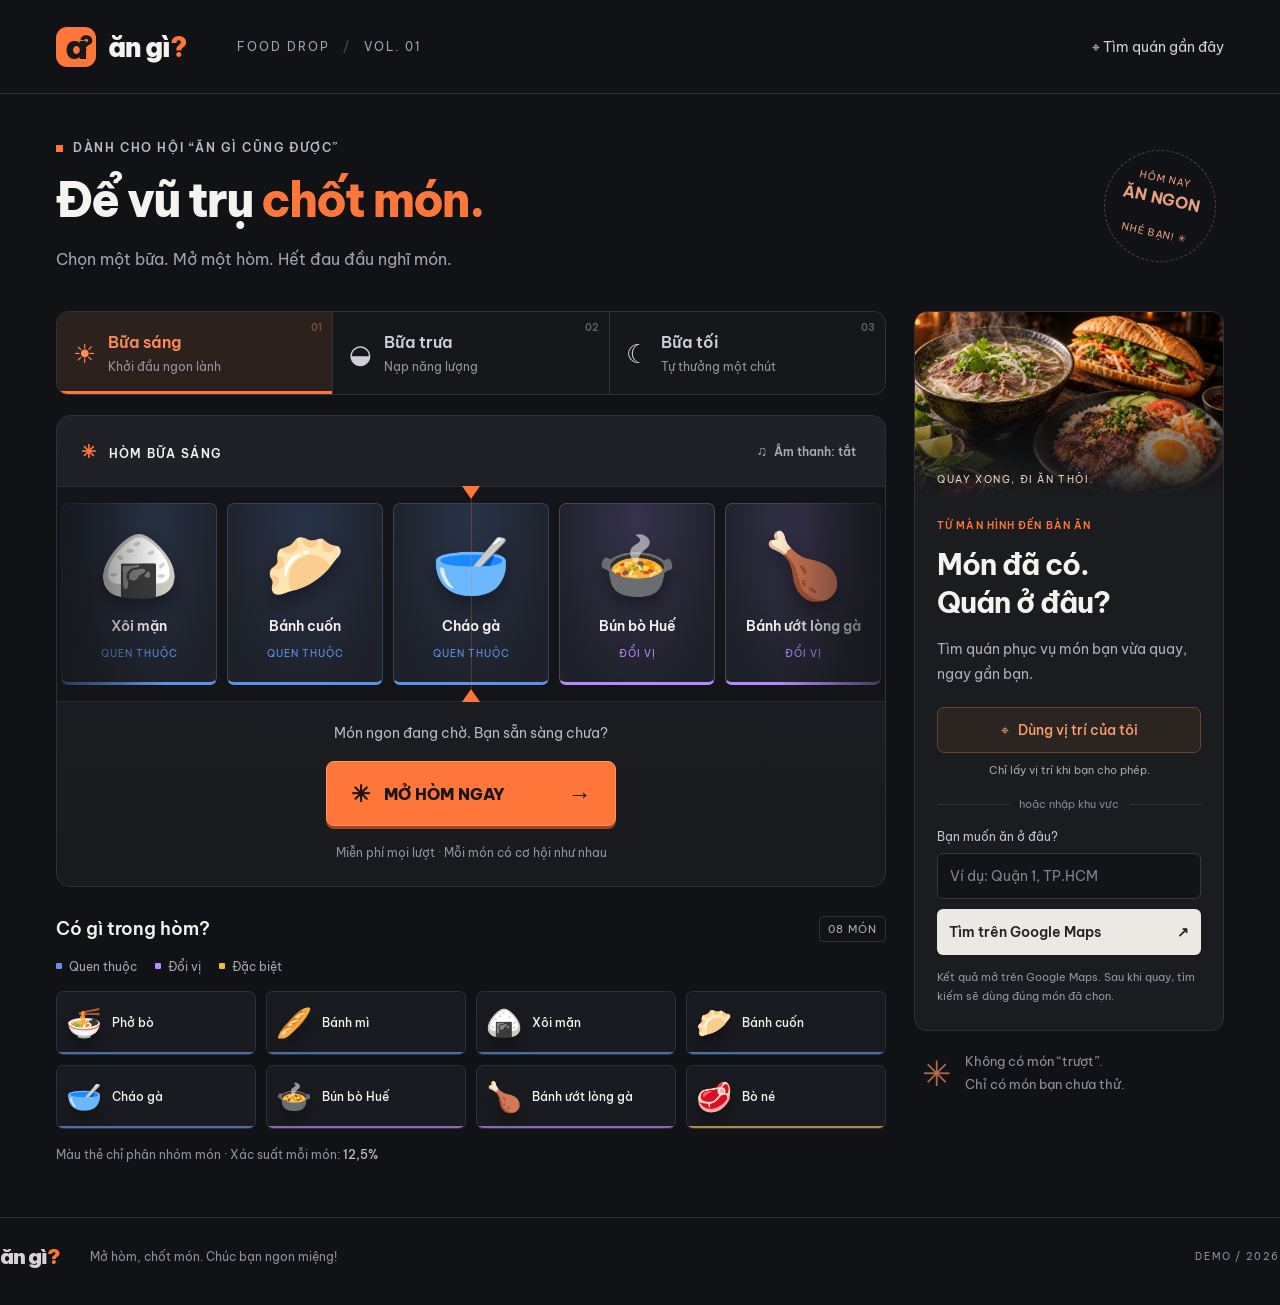
==== index.html @ 270a4ea6 "Add Vietnamese food gacha demo with nearby Maps search" ====
<!doctype html>
<html lang="vi">
<head>
  <meta charset="UTF-8"><meta name="viewport" content="width=device-width,initial-scale=1">
  <meta name="theme-color" content="#111215"><meta name="description" content="Quay mở hòm chọn món cho bữa sáng, trưa, tối và tìm quán gần bạn. Miễn phí, không cần tài khoản.">
  <title>Ăn gì? — Mở hòm, chốt món.</title>
  <link rel="icon" href="./favicon.svg" type="image/svg+xml">
  <link rel="stylesheet" href="./style.css"><script src="./app.js" defer></script>
</head>
<body>
<header class="topbar"><a class="brand" href="./" aria-label="Ăn gì? Trang chủ"><span class="brand-mark">a<span>?</span></span><span>ăn gì<span class="orange">?</span></span></a><span class="edition">FOOD DROP <span>/</span> VOL. 01</span><a class="nav-link" href="#nearby">⌖ <span>Tìm quán gần đây</span></a></header>
<main>
  <div class="intro"><div><p class="eyebrow"><span class="tiny-square"></span> DÀNH CHO HỘI “ĂN GÌ CŨNG ĐƯỢC”</p><h1>Để vũ trụ <span>chốt món.</span></h1><p class="lead">Chọn một bữa. Mở một hòm. Hết đau đầu nghĩ món.</p></div><div class="round-stamp" aria-hidden="true">HÔM NAY<br><strong>ĂN NGON</strong><br>NHÉ BẠN! ✳</div></div>
  <div class="workspace">
    <section class="game" aria-label="Quay chọn món ăn">
      <div class="meal-tabs" role="group" aria-label="Chọn bữa ăn">
        <button data-meal="breakfast" aria-pressed="true"><span class="meal-icon">☀</span><span>Bữa sáng<small>Khởi đầu ngon lành</small></span><span class="tab-number">01</span></button>
        <button data-meal="lunch" aria-pressed="false"><span class="meal-icon">◒</span><span>Bữa trưa<small>Nạp năng lượng</small></span><span class="tab-number">02</span></button>
        <button data-meal="dinner" aria-pressed="false"><span class="meal-icon">☾</span><span>Bữa tối<small>Tự thưởng một chút</small></span><span class="tab-number">03</span></button>
      </div>
      <div class="case-panel">
        <div class="case-heading"><span><span class="orange">✳</span> <span id="caseName">HÒM BỮA SÁNG</span></span><button id="sound" class="sound" aria-pressed="false" aria-label="Bật âm thanh">♫ <span>Âm thanh: tắt</span></button></div>
        <div class="reel-shell"><div class="marker top" aria-hidden="true"></div><div id="reelViewport" class="reel-viewport"><div id="reel" class="reel" aria-hidden="true"></div></div><div class="marker bottom" aria-hidden="true"></div><div class="center-line" aria-hidden="true"></div></div>
        <div class="spin-controls"><p id="spinStatus" role="status">Món ngon đang chờ. Bạn sẵn sàng chưa?</p><button id="spin" class="primary"><span aria-hidden="true">✳</span> <span id="spinLabel">MỞ HÒM NGAY</span><span class="button-arrow" aria-hidden="true">→</span></button><span class="spin-note">Miễn phí mọi lượt · Mỗi món có cơ hội như nhau</span></div>
      </div>
      <div id="result" class="result" hidden aria-live="polite"><span id="resultEmoji" class="result-emoji" aria-hidden="true"></span><div><span class="eyebrow orange">VŨ TRỤ ĐÃ CHỐT</span><h2 id="resultName"></h2><p id="resultDescription"></p></div><a id="resultMaps" class="result-link" target="_blank" rel="noopener noreferrer">Tìm quán <span aria-hidden="true">↗</span></a></div>
      <section class="collection" aria-labelledby="collectionTitle"><div class="section-title"><h2 id="collectionTitle">Có gì trong hòm?</h2><span id="poolCount">08 MÓN</span></div><div class="legend"><span><i class="common"></i>Quen thuộc</span><span><i class="rare"></i>Đổi vị</span><span><i class="special"></i>Đặc biệt</span></div><div id="foodPool" class="food-pool"></div><p class="pool-note">Màu thẻ chỉ phân nhóm món · Xác suất mỗi món: <strong id="chance">12,5%</strong></p></section>
    </section>
    <aside>
      <section class="nearby" id="nearby" aria-labelledby="nearbyTitle"><div class="food-photo"><img src="./food-cover.jpg" alt="Phở bò, bánh mì và cơm tấm Việt Nam trên bàn tối màu" width="1536" height="1024"><span class="photo-tag">QUAY XONG, ĐI ĂN THÔI.</span></div><div class="nearby-content"><p class="eyebrow orange">TỪ MÀN HÌNH ĐẾN BÀN ĂN</p><h2 id="nearbyTitle">Món đã có.<br>Quán ở đâu?</h2><p>Tìm quán phục vụ món bạn vừa quay, ngay gần bạn.</p><button id="locate" class="location-button">⌖ <span>Dùng vị trí của tôi</span></button><p id="locationStatus" class="location-status" role="status">Chỉ lấy vị trí khi bạn cho phép.</p><div class="divider"><span>hoặc nhập khu vực</span></div><form id="nearbyForm"><label for="area">Bạn muốn ăn ở đâu?</label><input id="area" maxlength="150" placeholder="Ví dụ: Quận 1, TP.HCM" autocomplete="off"><button type="submit" class="maps-button">Tìm trên Google Maps <span aria-hidden="true">↗</span></button></form><p class="maps-note">Kết quả mở trên Google Maps. Sau khi quay, tìm kiếm sẽ dùng đúng món đã chọn.</p></div></section>
      <div class="little-note"><span aria-hidden="true">✳</span><p>Không có món “trượt”.<br>Chỉ có món bạn chưa thử.</p></div>
    </aside>
  </div>
</main>
<footer><a class="brand footer-brand" href="./">ăn gì<span class="orange">?</span></a><span>Mở hòm, chốt món. Chúc bạn ngon miệng!</span><span class="footer-demo">DEMO / 2026</span></footer>
</body></html>
---- style.css ----
@import url('https://fonts.googleapis.com/css2?family=Be+Vietnam+Pro:wght@400;500;600;700;800;900&display=swap');
:root{color-scheme:dark;--bg:#111215;--panel:#191a1e;--line:#303136;--text:#f5f3ef;--muted:#a4a4ad;--orange:#ff763b;--common:#6091e8;--rare:#b78bfd;--special:#edbc55;font-family:'Be Vietnam Pro',Arial,sans-serif;font-size:16px}
*{box-sizing:border-box}body{margin:0;background:var(--bg);color:var(--text)}button,input,a{-webkit-tap-highlight-color:transparent}button,input{font:inherit}button,a{touch-action:manipulation}button,a,input{outline-offset:5px}button:focus-visible,a:focus-visible,input:focus-visible{outline:2px solid var(--orange)}a{color:inherit;text-decoration:none}button{cursor:pointer}button:disabled{cursor:wait;opacity:.58}[hidden]{display:none!important}.orange{color:var(--orange)}.topbar{max-width:1440px;margin:auto;height:94px;padding:0 56px;border-bottom:1px solid var(--line);display:flex;align-items:center;justify-content:space-between;gap:20px}.brand{font-size:27px;font-weight:900;display:flex;align-items:center;gap:12px;letter-spacing:-1.2px;white-space:nowrap}.brand-mark{display:grid;place-items:center;position:relative;width:40px;height:40px;border-radius:11px;background:var(--orange);color:#181818;font-size:34px;line-height:1}.brand-mark span{position:absolute;font-size:22px;right:4px;top:6px;transform:rotate(12deg)}.edition{font-size:12px;letter-spacing:2px;color:var(--muted);margin-right:auto;margin-left:30px}.edition span{margin:0 8px;color:#53545c}.nav-link{font-size:14px;color:#d2d2d8}.nav-link:hover{color:var(--orange)}main{max-width:1440px;margin:auto;padding:44px 56px 52px}.intro{display:flex;justify-content:space-between;align-items:center;margin-bottom:38px}.eyebrow{font-size:12px;letter-spacing:1.6px;font-weight:600;line-height:1.7;margin:0 0 12px}.intro .eyebrow{color:#babac1;display:flex;align-items:center;gap:10px}.tiny-square{height:7px;width:7px;background:var(--orange)}h1{font-size:clamp(30px,3.7vw,52px);font-weight:800;letter-spacing:-2px;line-height:1.3;margin:0 0 14px}h1 span{color:var(--orange)}.lead{font-size:16px;color:var(--muted);margin:0;line-height:1.7}.round-stamp{border:1px dashed #5a4135;border-radius:50%;height:112px;width:112px;display:flex;flex-direction:column;align-items:center;justify-content:center;transform:rotate(12deg);font-size:10px;line-height:1.5;letter-spacing:1px;color:#e7a080;margin-right:8px}.round-stamp strong{font-size:16px;letter-spacing:0;line-height:1.6}.workspace{display:grid;grid-template-columns:minmax(0,1fr) 310px;gap:28px;align-items:start}.game{min-width:0}.meal-tabs{display:flex;border:1px solid var(--line);border-radius:12px;overflow:hidden;background:#16171b;margin-bottom:20px}.meal-tabs button{flex:1;display:flex;align-items:center;gap:12px;border:0;border-right:1px solid var(--line);background:transparent;padding:20px 16px;color:#d0cfd5;text-align:left;font-weight:600;font-size:16px;position:relative}.meal-tabs button:last-child{border:0}.meal-tabs button[aria-pressed=true]{background:#2c211d;color:#ff8b59;box-shadow:inset 0 -3px var(--orange)}.meal-icon{font-size:26px;font-weight:400}.meal-tabs small{display:block;font-size:12px;color:#99959a;font-weight:400;margin-top:7px;white-space:nowrap}.tab-number{position:absolute;right:10px;top:9px;font-size:10px;opacity:.4}.case-panel{border:1px solid var(--line);border-radius:14px;background:linear-gradient(180deg,#202126,#191a1e);overflow:hidden}.case-heading{padding:21px 24px;display:flex;justify-content:space-between;align-items:center;font-size:12px;letter-spacing:1.3px;font-weight:600}.case-heading .orange{font-size:18px;margin-right:7px}.sound{color:#aaaab3;background:none;border:0;font-size:14px;padding:5px;letter-spacing:0}.sound span{font-size:12px;margin-left:4px}.sound[aria-pressed=true]{color:var(--orange)}.reel-shell{position:relative;padding:16px 0;background:#141519;border-top:1px solid #292a30;border-bottom:1px solid #292a30}.reel-viewport{overflow:hidden;position:relative}.reel-viewport:after{content:'';position:absolute;inset:0;pointer-events:none;background:linear-gradient(90deg,#141519ba,transparent 13%,transparent 87%,#141519ba);z-index:2}.reel{display:flex;gap:10px;will-change:transform;transform:translateX(0);width:max-content}.food-card{--rarity:var(--common);flex:0 0 156px;width:156px;height:182px;position:relative;background:radial-gradient(ellipse at 50% 10%,color-mix(in srgb,var(--rarity) 16%,transparent),transparent 80%),#1e2129;border:1px solid color-mix(in srgb,var(--rarity) 25%,#27282c);border-bottom:3px solid var(--rarity);border-radius:7px;display:flex;align-items:center;justify-content:center;flex-direction:column;gap:10px;padding:14px 8px;text-align:center}.rare{--rarity:var(--rare)}.special{--rarity:var(--special)}.food-emoji{font-family:'Segoe UI Emoji','Apple Color Emoji',sans-serif;font-size:64px;line-height:1.25;filter:drop-shadow(0 10px 8px #0005)}.food-card strong{font-size:14px;font-weight:600;line-height:1.5}.food-card small{font-size:10px;color:var(--rarity);letter-spacing:1px;text-transform:uppercase}.marker{position:absolute;left:50%;transform:translateX(-50%);z-index:4;width:0;height:0;border-left:9px solid transparent;border-right:9px solid transparent}.marker.top{top:-1px;border-top:13px solid var(--orange)}.marker.bottom{bottom:-1px;border-bottom:13px solid var(--orange)}.center-line{position:absolute;left:50%;top:12px;bottom:12px;width:1px;background:#ff763b45;pointer-events:none;z-index:3}.spin-controls{text-align:center;padding:20px 20px 22px}#spinStatus{font-size:14px;color:#bbb9c0;min-height:23px;margin:0 0 16px;line-height:1.6}.primary{background:var(--orange);color:#191513;border:1px solid #ff955e;border-radius:8px;padding:17px 24px;display:flex;align-items:center;justify-content:center;gap:14px;font-size:16px;font-weight:800;margin:0 auto;width:290px;max-width:100%;box-shadow:0 3px 0 #a3421b;transition:background .2s,transform .2s}.primary:hover:not(:disabled){background:#ff9055;transform:translateY(-2px)}.button-arrow{margin-left:auto;font-size:23px}.primary>span:first-child{font-size:23px}.spin-note{font-size:12px;color:#939199;display:block;margin-top:17px;line-height:1.7}.section-title{display:flex;justify-content:space-between;align-items:center;gap:12px;margin-top:29px}.section-title h2{font-size:18px;font-weight:600;margin:0}.section-title>span{font-size:11px;letter-spacing:1px;color:#b1afb7;border:1px solid var(--line);border-radius:4px;padding:5px 8px}.legend{display:flex;gap:18px;font-size:12px;color:#aaa8b1;margin:17px 0}.legend span{display:flex;align-items:center;gap:7px}.legend i{width:6px;height:6px;border-radius:1px;background:var(--common)}.legend i.rare{background:var(--rare)}.legend i.special{background:var(--special)}.food-pool{display:grid;grid-template-columns:repeat(4,minmax(0,1fr));gap:10px}.pool-card{--rarity:var(--common);border:1px solid #2f3035;border-radius:7px;background:#1a1b20;padding:13px 9px;display:flex;gap:10px;align-items:center;position:relative;overflow:hidden}.pool-card.rare{--rarity:var(--rare)}.pool-card.special{--rarity:var(--special)}.pool-card:after{content:'';position:absolute;bottom:0;left:0;right:0;height:2px;background:var(--rarity);opacity:.7}.pool-card .food-emoji{font-size:29px}.pool-card strong{font-size:12px;font-weight:500;line-height:1.5}.pool-note{font-size:12px;color:#93919a;line-height:1.7;margin:16px 0 0}.pool-note strong{font-weight:500;color:#bfbcc5}.nearby{border:1px solid var(--line);border-radius:13px;overflow:hidden;background:#1b1c20;scroll-margin-top:20px}.food-photo{height:186px;position:relative;overflow:hidden;background:#242020}.food-photo:after{content:'';position:absolute;inset:0;background:linear-gradient(transparent 45%,#1b1c20)}.food-photo img{display:block;width:100%;height:100%;object-fit:cover}.photo-tag{position:absolute;bottom:12px;left:22px;font-size:10px;letter-spacing:1.6px;z-index:1;color:#f3d3bc}.nearby-content{padding:19px 22px 24px}.nearby-content .eyebrow{font-size:10px;letter-spacing:1.1px;margin:0 0 12px}.nearby h2{font-size:29px;letter-spacing:-1px;line-height:1.3;margin:0 0 15px}.nearby-content>p:not(.eyebrow){font-size:14px;line-height:1.8;color:#b0aeb6}.location-button{display:flex;align-items:center;justify-content:center;gap:9px;width:100%;background:#2b2521;color:#ff9d72;border:1px solid #68432f;border-radius:7px;font-size:14px;font-weight:500;padding:13px 8px;margin-top:20px}.location-button:hover{background:#3a2b23}.nearby-content p.location-status{font-size:11px;line-height:1.6;text-align:center;color:#aaa5aa;margin:9px 0 15px}.divider{display:flex;align-items:center;gap:10px;color:#88858e;font-size:11px;margin:18px 0}.divider:before,.divider:after{content:'';flex:1;height:1px;background:var(--line)}label{display:block;font-size:12px;color:#c6c3cb;margin-bottom:9px}input{width:100%;min-width:0;background:#131417;color:var(--text);border:1px solid #37383e;border-radius:6px;padding:13px 12px;font-size:14px}input::placeholder{color:#85828e}.maps-button{display:flex;align-items:center;justify-content:space-between;width:100%;padding:14px 12px;background:#ece9e4;color:#222127;border:0;border-radius:6px;margin-top:10px;font-size:14px;font-weight:600}.maps-button:hover{background:white}.nearby-content p.maps-note{font-size:11px;color:#98949e;margin:13px 0 0;line-height:1.7}.little-note{display:flex;align-items:center;gap:14px;padding:19px 8px;color:#95909c}.little-note>span{color:#b26d46;font-size:35px}.little-note p{font-size:13px;line-height:1.8;margin:0}.result{display:flex;align-items:center;gap:16px;background:#2b241d;border:1px solid #704b32;padding:18px 20px;border-radius:10px;margin-top:16px}.result-emoji{font-size:42px}.result .eyebrow{font-size:10px;margin:0}.result h2{font-size:24px;margin:4px 0;line-height:1.4}.result p{font-size:12px;color:#bab1ab;line-height:1.6;margin:0}.result-link{margin-left:auto;white-space:nowrap;color:#ffa16c;font-size:14px}.result-link:hover{text-decoration:underline}.landed{box-shadow:0 0 0 2px var(--orange),0 0 26px #ff763b40}.spinning .center-line{background:#ff763b80}footer{max-width:1328px;margin:0 auto;padding:25px 0 35px;border-top:1px solid var(--line);display:flex;align-items:center;gap:30px;color:#939099;font-size:12px}.footer-brand{font-size:21px;gap:0;color:#d7d3d5}footer .footer-demo{margin-left:auto;font-size:10px;letter-spacing:1.6px}
@media(min-width:1500px){main{padding-top:54px}.intro{margin-bottom:42px}.food-card{height:202px}.food-emoji{font-size:72px}.food-photo{height:204px}}
@media(max-width:1150px){.topbar{padding:0 30px}main{padding:32px 30px 40px}.workspace{grid-template-columns:minmax(0,1fr) 280px;gap:20px}.meal-tabs button{padding:19px 12px;gap:8px}.meal-tabs small{font-size:10px}.meal-icon{font-size:23px}.food-pool{grid-template-columns:repeat(2,minmax(0,1fr))}footer{margin:0 30px}.edition{margin-left:14px}.nearby-content{padding:18px}.round-stamp{width:94px;height:94px}.round-stamp strong{font-size:13px}}
@media(max-width:820px){.workspace{grid-template-columns:minmax(0,1fr)}aside{display:grid;grid-template-columns:minmax(0,1fr)}.nearby{display:grid;grid-template-columns:38% minmax(0,1fr)}.food-photo{height:100%;min-height:280px}.nearby-content{padding:24px}.food-pool{grid-template-columns:repeat(4,minmax(0,1fr))}.little-note{display:none}.round-stamp{display:none}.intro{margin-bottom:28px}.topbar{height:78px}.edition{font-size:10px;letter-spacing:1px}.meal-tabs small{font-size:12px}.meal-tabs button{padding:19px 16px}.food-photo img{position:absolute;inset:0}.food-photo:after{background:linear-gradient(transparent,#1b1c2070)}h1{font-size:40px}}
@media(max-width:520px){.topbar{height:72px;padding:0 20px}.brand{font-size:25px}.brand-mark{width:34px;height:34px;font-size:30px}.brand-mark span{font-size:20px}.edition{display:none}.nav-link{font-size:12px}main{padding:28px 16px 32px}.intro .eyebrow{font-size:10px;letter-spacing:1px}h1{font-size:32px;letter-spacing:-1.4px}.lead{font-size:14px}.meal-tabs button{padding:16px 10px;gap:7px;font-size:13px}.meal-tabs small{display:none}.meal-icon{font-size:22px}.tab-number{display:none}.case-heading{padding:16px 13px;font-size:10px}.sound span{font-size:10px}.food-card{height:163px;flex-basis:140px;width:140px}.food-emoji{font-size:55px}.food-card strong{font-size:12px}.food-card small{font-size:9px}.spin-controls{padding:18px 13px}.spin-note{font-size:10px}.primary{font-size:14px;padding:14px 20px;width:270px}#spinStatus{font-size:12px}.food-pool{grid-template-columns:repeat(2,minmax(0,1fr))}.pool-card strong{font-size:13px}.pool-note{font-size:10px}.nearby{display:block}.food-photo{height:180px;min-height:0}.food-photo img{position:static}.nearby h2 br{display:none}.nearby h2{font-size:26px}.nearby-content{padding:23px}.result{padding:15px 12px;gap:10px;flex-wrap:wrap}.result h2{font-size:21px}.result-link{margin-left:52px}.result-emoji{font-size:33px}.legend{gap:14px;font-size:11px}footer{margin:0 20px;gap:15px;flex-wrap:wrap;font-size:10px}footer .footer-demo{display:none}}
@media(prefers-reduced-motion:reduce){*,*:before,*:after{scroll-behavior:auto!important;transition:none!important}}
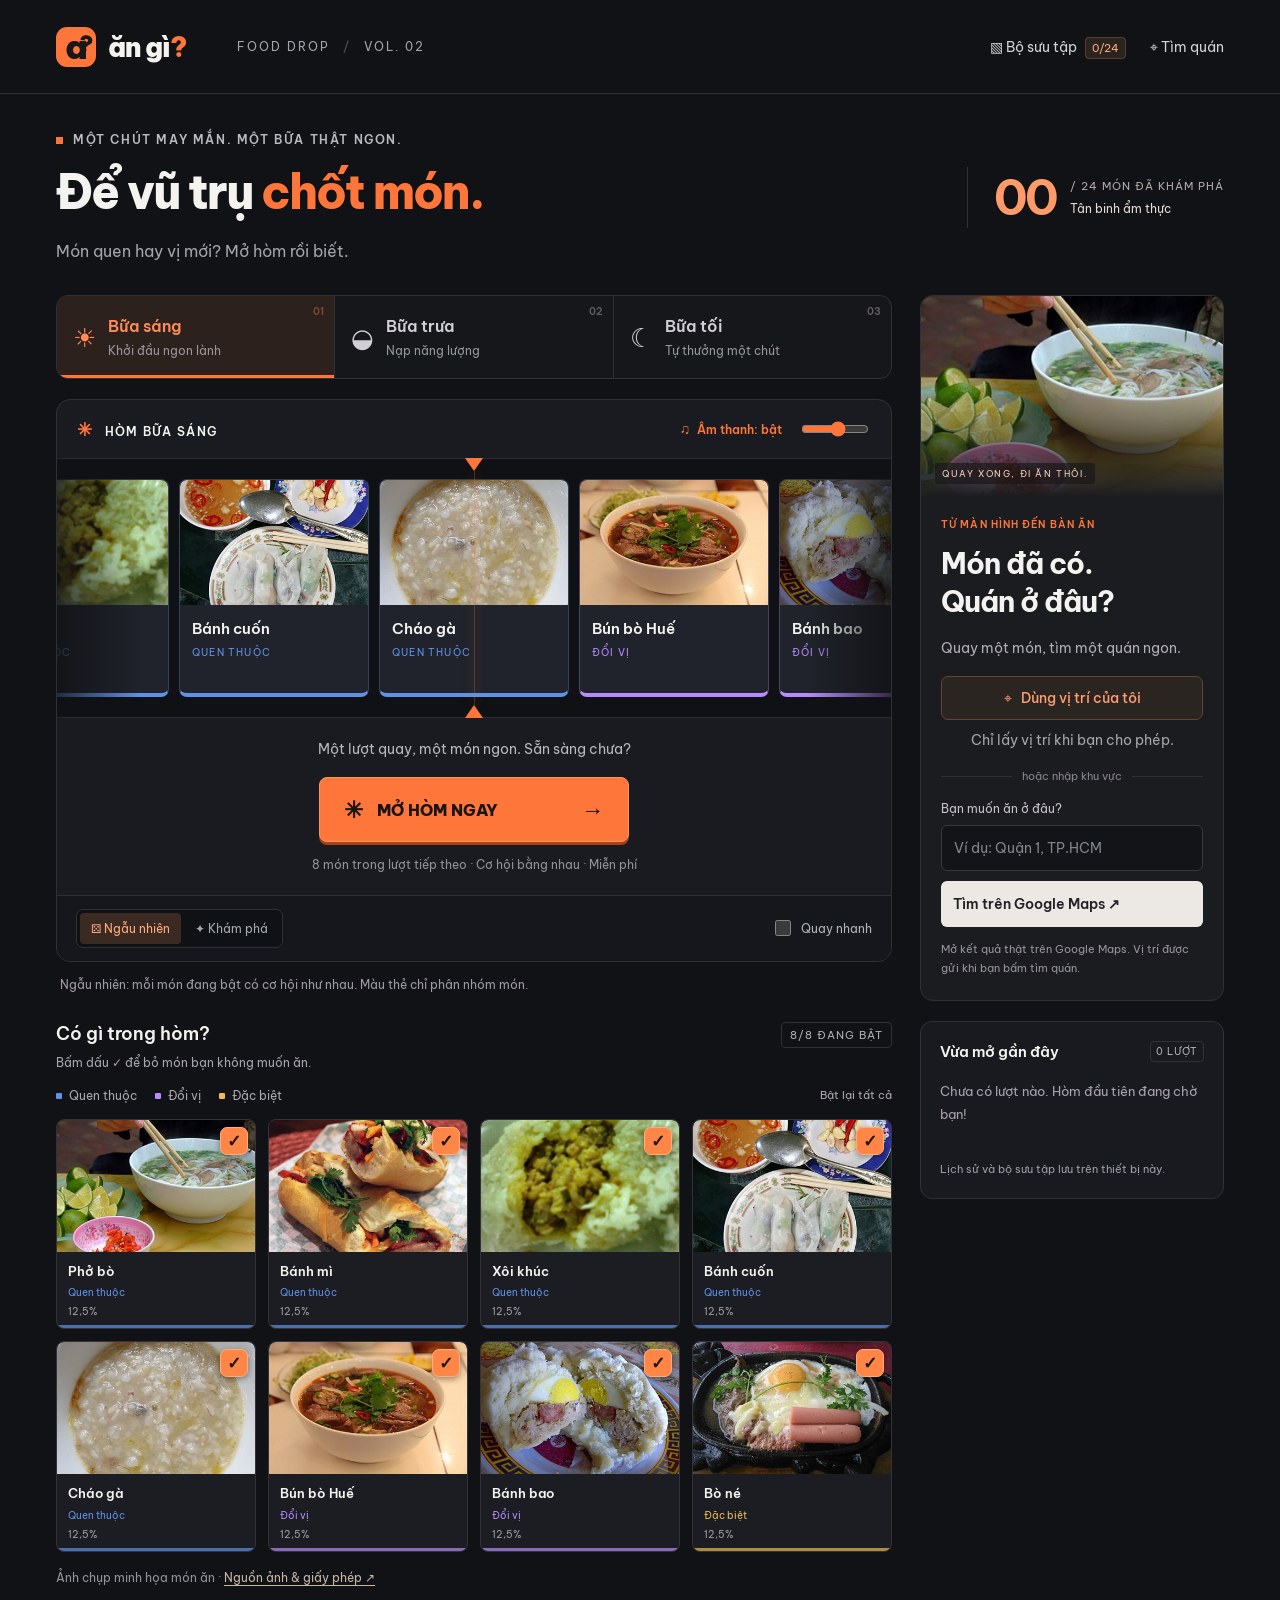
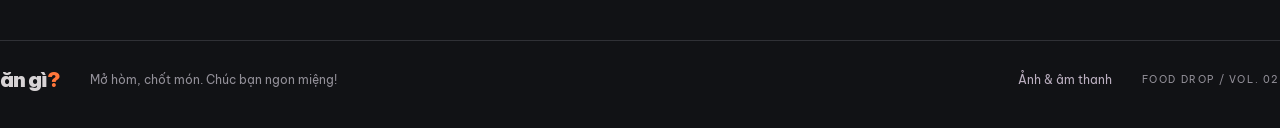
==== commit 25045c4d: "Upgrade food gacha with real photos, arcade audio and discovery collection" ====
--- a/index.html
+++ b/index.html
@@ -1,36 +1,33 @@
 <!doctype html>
-<html lang="vi">
-<head>
-  <meta charset="UTF-8"><meta name="viewport" content="width=device-width,initial-scale=1">
-  <meta name="theme-color" content="#111215"><meta name="description" content="Quay mở hòm chọn món cho bữa sáng, trưa, tối và tìm quán gần bạn. Miễn phí, không cần tài khoản.">
-  <title>Ăn gì? — Mở hòm, chốt món.</title>
-  <link rel="icon" href="./favicon.svg" type="image/svg+xml">
-  <link rel="stylesheet" href="./style.css"><script src="./app.js" defer></script>
-</head>
-<body>
-<header class="topbar"><a class="brand" href="./" aria-label="Ăn gì? Trang chủ"><span class="brand-mark">a<span>?</span></span><span>ăn gì<span class="orange">?</span></span></a><span class="edition">FOOD DROP <span>/</span> VOL. 01</span><a class="nav-link" href="#nearby">⌖ <span>Tìm quán gần đây</span></a></header>
-<main>
-  <div class="intro"><div><p class="eyebrow"><span class="tiny-square"></span> DÀNH CHO HỘI “ĂN GÌ CŨNG ĐƯỢC”</p><h1>Để vũ trụ <span>chốt món.</span></h1><p class="lead">Chọn một bữa. Mở một hòm. Hết đau đầu nghĩ món.</p></div><div class="round-stamp" aria-hidden="true">HÔM NAY<br><strong>ĂN NGON</strong><br>NHÉ BẠN! ✳</div></div>
-  <div class="workspace">
-    <section class="game" aria-label="Quay chọn món ăn">
-      <div class="meal-tabs" role="group" aria-label="Chọn bữa ăn">
-        <button data-meal="breakfast" aria-pressed="true"><span class="meal-icon">☀</span><span>Bữa sáng<small>Khởi đầu ngon lành</small></span><span class="tab-number">01</span></button>
-        <button data-meal="lunch" aria-pressed="false"><span class="meal-icon">◒</span><span>Bữa trưa<small>Nạp năng lượng</small></span><span class="tab-number">02</span></button>
-        <button data-meal="dinner" aria-pressed="false"><span class="meal-icon">☾</span><span>Bữa tối<small>Tự thưởng một chút</small></span><span class="tab-number">03</span></button>
-      </div>
-      <div class="case-panel">
-        <div class="case-heading"><span><span class="orange">✳</span> <span id="caseName">HÒM BỮA SÁNG</span></span><button id="sound" class="sound" aria-pressed="false" aria-label="Bật âm thanh">♫ <span>Âm thanh: tắt</span></button></div>
-        <div class="reel-shell"><div class="marker top" aria-hidden="true"></div><div id="reelViewport" class="reel-viewport"><div id="reel" class="reel" aria-hidden="true"></div></div><div class="marker bottom" aria-hidden="true"></div><div class="center-line" aria-hidden="true"></div></div>
-        <div class="spin-controls"><p id="spinStatus" role="status">Món ngon đang chờ. Bạn sẵn sàng chưa?</p><button id="spin" class="primary"><span aria-hidden="true">✳</span> <span id="spinLabel">MỞ HÒM NGAY</span><span class="button-arrow" aria-hidden="true">→</span></button><span class="spin-note">Miễn phí mọi lượt · Mỗi món có cơ hội như nhau</span></div>
-      </div>
-      <div id="result" class="result" hidden aria-live="polite"><span id="resultEmoji" class="result-emoji" aria-hidden="true"></span><div><span class="eyebrow orange">VŨ TRỤ ĐÃ CHỐT</span><h2 id="resultName"></h2><p id="resultDescription"></p></div><a id="resultMaps" class="result-link" target="_blank" rel="noopener noreferrer">Tìm quán <span aria-hidden="true">↗</span></a></div>
-      <section class="collection" aria-labelledby="collectionTitle"><div class="section-title"><h2 id="collectionTitle">Có gì trong hòm?</h2><span id="poolCount">08 MÓN</span></div><div class="legend"><span><i class="common"></i>Quen thuộc</span><span><i class="rare"></i>Đổi vị</span><span><i class="special"></i>Đặc biệt</span></div><div id="foodPool" class="food-pool"></div><p class="pool-note">Màu thẻ chỉ phân nhóm món · Xác suất mỗi món: <strong id="chance">12,5%</strong></p></section>
-    </section>
-    <aside>
-      <section class="nearby" id="nearby" aria-labelledby="nearbyTitle"><div class="food-photo"><img src="./food-cover.jpg" alt="Phở bò, bánh mì và cơm tấm Việt Nam trên bàn tối màu" width="1536" height="1024"><span class="photo-tag">QUAY XONG, ĐI ĂN THÔI.</span></div><div class="nearby-content"><p class="eyebrow orange">TỪ MÀN HÌNH ĐẾN BÀN ĂN</p><h2 id="nearbyTitle">Món đã có.<br>Quán ở đâu?</h2><p>Tìm quán phục vụ món bạn vừa quay, ngay gần bạn.</p><button id="locate" class="location-button">⌖ <span>Dùng vị trí của tôi</span></button><p id="locationStatus" class="location-status" role="status">Chỉ lấy vị trí khi bạn cho phép.</p><div class="divider"><span>hoặc nhập khu vực</span></div><form id="nearbyForm"><label for="area">Bạn muốn ăn ở đâu?</label><input id="area" maxlength="150" placeholder="Ví dụ: Quận 1, TP.HCM" autocomplete="off"><button type="submit" class="maps-button">Tìm trên Google Maps <span aria-hidden="true">↗</span></button></form><p class="maps-note">Kết quả mở trên Google Maps. Sau khi quay, tìm kiếm sẽ dùng đúng món đã chọn.</p></div></section>
-      <div class="little-note"><span aria-hidden="true">✳</span><p>Không có món “trượt”.<br>Chỉ có món bạn chưa thử.</p></div>
-    </aside>
-  </div>
+<html lang="vi"><head>
+<meta charset="UTF-8"><meta name="viewport" content="width=device-width,initial-scale=1"><meta name="theme-color" content="#111215">
+<meta name="description" content="Mở hòm chọn món với ảnh thật, âm thanh arcade, bộ sưu tập và chế độ khám phá không lặp. Tìm quán ăn gần bạn.">
+<title>Ăn gì? — Mở hòm, chốt món.</title><link rel="icon" href="./favicon.svg" type="image/svg+xml"><link rel="preload" href="./food-photos.jpg" as="image">
+<link rel="stylesheet" href="./style.css?v=2"><script src="./audio.js?v=2" defer></script><script src="./app.js?v=2" defer></script>
+</head><body>
+<a class="skip-link" href="#main">Đến phần chọn món</a>
+<header class="topbar"><a class="brand" href="./" aria-label="Ăn gì? Trang chủ"><span class="brand-mark">a<span>?</span></span><span>ăn gì<span class="orange">?</span></span></a><span class="edition">FOOD DROP <span>/</span> VOL. 02</span><nav><button id="albumOpen" class="nav-link">▧ Bộ sưu tập <span id="albumBadge">0/24</span></button><a class="nav-link" href="#nearby">⌖ Tìm quán</a></nav></header>
+<main id="main">
+<div class="intro"><div><p class="eyebrow"><span class="tiny-square"></span> MỘT CHÚT MAY MẮN. MỘT BỮA THẬT NGON.</p><h1>Để vũ trụ <span>chốt món.</span></h1><p class="lead">Món quen hay vị mới? Mở hòm rồi biết.</p></div><div class="intro-stats"><strong id="discoveryCount">00</strong><span>/ 24 MÓN ĐÃ KHÁM PHÁ<br><small id="levelName">Tân binh ẩm thực</small></span></div></div>
+<div class="workspace"><section class="game" aria-label="Quay chọn món ăn">
+<div class="meal-tabs" role="group" aria-label="Chọn bữa ăn">
+<button data-meal="breakfast" aria-pressed="true"><span class="meal-icon">☀</span><span>Bữa sáng<small>Khởi đầu ngon lành</small></span><span class="tab-number">01</span></button>
+<button data-meal="lunch" aria-pressed="false"><span class="meal-icon">◒</span><span>Bữa trưa<small>Nạp năng lượng</small></span><span class="tab-number">02</span></button>
+<button data-meal="dinner" aria-pressed="false"><span class="meal-icon">☾</span><span>Bữa tối<small>Tự thưởng một chút</small></span><span class="tab-number">03</span></button></div>
+<div class="case-panel"><div class="case-heading"><span><span class="orange">✳</span> <span id="caseName">HÒM BỮA SÁNG</span></span><div class="audio-controls"><button id="sound" class="sound" aria-pressed="true" aria-label="Tắt âm thanh">♫ <span>Âm thanh: bật</span></button><label class="sr-only" for="volume">Âm lượng</label><input id="volume" type="range" min="0" max="100" value="55" aria-label="Âm lượng"></div></div>
+<div class="reel-shell"><div class="marker top" aria-hidden="true"></div><div id="reelViewport" class="reel-viewport"><div id="reel" class="reel" aria-hidden="true"></div></div><div class="marker bottom" aria-hidden="true"></div><div class="center-line" aria-hidden="true"></div><div id="confetti" aria-hidden="true"></div></div>
+<div class="spin-controls"><p id="spinStatus" role="status">Mở hòm đầu tiên. Chốt bữa ngon đầu ngày.</p><div class="spin-actions"><button id="spin" class="primary"><span aria-hidden="true">✳</span> <span id="spinLabel">MỞ HÒM NGAY</span><span class="button-arrow" aria-hidden="true">→</span></button><button id="skip" class="subtle-button" hidden>Bỏ qua hiệu ứng</button></div><span id="oddsNote" class="spin-note">8 món · Cơ hội bằng nhau · Miễn phí mọi lượt</span></div>
+<div class="play-options"><div class="mode-switch" role="group" aria-label="Chế độ quay"><button data-mode="random" aria-pressed="true">⚄ Ngẫu nhiên</button><button data-mode="explore" aria-pressed="false">✦ Khám phá</button></div><label class="quick-switch"><input id="quick" type="checkbox"> Quay nhanh</label></div></div>
+<p id="modeHelp" class="mode-help">Mỗi món đang bật có xác suất như nhau. Màu thẻ chỉ phân nhóm món.</p>
+<section id="result" class="result" hidden aria-labelledby="resultName" aria-live="polite"><div id="resultPhoto" class="dish-photo" role="img"></div><div class="result-info"><span id="resultTag" class="eyebrow orange">VŨ TRỤ ĐÃ CHỐT</span><h2 id="resultName"></h2><p id="resultDescription"></p><div class="result-actions"><a id="resultMaps" class="result-link" target="_blank" rel="noopener noreferrer">⌖ Tìm quán gần đây ↗</a><button id="share" class="subtle-button">Sao chép món</button></div></div></section>
+<section class="collection" aria-labelledby="collectionTitle"><div class="section-title"><div><h2 id="collectionTitle">Có gì trong hòm?</h2><p class="section-hint">Bấm dấu ✓ để bỏ món bạn không muốn ăn.</p></div><span id="poolCount">08 MÓN</span></div><div class="legend"><span><i class="common"></i>Quen thuộc</span><span><i class="rare"></i>Đổi vị</span><span><i class="special"></i>Đặc biệt</span><button id="restore" class="subtle-button">Bật lại tất cả</button></div><div id="foodPool" class="food-pool"></div><p class="pool-note">Ảnh chụp minh họa món ăn · <a href="./credits.html" target="_blank" rel="noopener">Nguồn ảnh & giấy phép ↗</a></p></section>
+</section><aside>
+<section class="nearby" id="nearby" aria-labelledby="nearbyTitle"><div class="food-photo"><div id="nearbyPhoto" class="dish-photo" role="img" aria-label="Phở bò" style="--px:0%;--py:0%"></div><span class="photo-tag">QUAY XONG, ĐI ĂN THÔI.</span></div><div class="nearby-content"><p class="eyebrow orange">TỪ MÀN HÌNH ĐẾN BÀN ĂN</p><h2 id="nearbyTitle">Món đã có.<br>Quán ở đâu?</h2><p id="nearbyMeal">Quay một món, tìm một quán ngon.</p><button id="locate" class="location-button">⌖ <span>Dùng vị trí của tôi</span></button><p id="locationStatus" class="location-status" role="status">Chỉ lấy vị trí khi bạn cho phép.</p><div class="divider"><span>hoặc nhập khu vực</span></div><form id="nearbyForm"><label for="area">Bạn muốn ăn ở đâu?</label><input id="area" maxlength="150" placeholder="Ví dụ: Quận 1, TP.HCM" autocomplete="off"><button type="submit" class="maps-button">Tìm trên Google Maps ↗</button></form><p class="maps-note">Mở kết quả thật trên Google Maps. Vị trí được gửi khi bạn bấm tìm quán.</p></div></section>
+<section class="history-panel"><div class="section-title"><h2>Vừa mở gần đây</h2><span id="spinCount">0 LƯỢT</span></div><p id="historyEmpty" class="empty-note">Chưa có lượt nào. Hòm đầu tiên đang chờ bạn!</p><ol id="history" class="history-list"></ol><p class="storage-note" id="storageNote">Lịch sử và bộ sưu tập lưu trên thiết bị này.</p></section>
+</aside></div>
 </main>
-<footer><a class="brand footer-brand" href="./">ăn gì<span class="orange">?</span></a><span>Mở hòm, chốt món. Chúc bạn ngon miệng!</span><span class="footer-demo">DEMO / 2026</span></footer>
+<footer><a class="brand footer-brand" href="./">ăn gì<span class="orange">?</span></a><span>Mở hòm, chốt món. Chúc bạn ngon miệng!</span><a href="./credits.html">Ảnh & âm thanh</a><span class="footer-demo">FOOD DROP / VOL. 02</span></footer>
+<dialog id="album" aria-labelledby="albumTitle"><div class="album-heading"><div><p class="eyebrow orange">HÀNH TRÌNH ĂN NGON</p><h2 id="albumTitle">Bộ sưu tập của bạn</h2></div><button id="albumClose" class="icon-button" aria-label="Đóng bộ sưu tập">×</button></div><p id="albumProgress"></p><progress id="albumMeter" max="24" value="0" aria-label="Tiến độ khám phá"></progress><div id="albumGrid" class="album-grid"></div><p class="storage-note">Mỗi món mới mở sẽ thêm một dấu ấn vào bộ sưu tập.</p></dialog>
+<div id="toast" class="toast" role="status" hidden></div>
+<noscript><p class="no-script">Hãy bật JavaScript để quay món ăn. Bạn vẫn có thể tìm quán tại <a href="https://www.google.com/maps/search/quán+ăn+gần+đây/">Google Maps</a>.</p></noscript>
 </body></html>
--- a/style.css
+++ b/style.css
@@ -6,3 +6,12 @@
 @media(max-width:820px){.workspace{grid-template-columns:minmax(0,1fr)}aside{display:grid;grid-template-columns:minmax(0,1fr)}.nearby{display:grid;grid-template-columns:38% minmax(0,1fr)}.food-photo{height:100%;min-height:280px}.nearby-content{padding:24px}.food-pool{grid-template-columns:repeat(4,minmax(0,1fr))}.little-note{display:none}.round-stamp{display:none}.intro{margin-bottom:28px}.topbar{height:78px}.edition{font-size:10px;letter-spacing:1px}.meal-tabs small{font-size:12px}.meal-tabs button{padding:19px 16px}.food-photo img{position:absolute;inset:0}.food-photo:after{background:linear-gradient(transparent,#1b1c2070)}h1{font-size:40px}}
 @media(max-width:520px){.topbar{height:72px;padding:0 20px}.brand{font-size:25px}.brand-mark{width:34px;height:34px;font-size:30px}.brand-mark span{font-size:20px}.edition{display:none}.nav-link{font-size:12px}main{padding:28px 16px 32px}.intro .eyebrow{font-size:10px;letter-spacing:1px}h1{font-size:32px;letter-spacing:-1.4px}.lead{font-size:14px}.meal-tabs button{padding:16px 10px;gap:7px;font-size:13px}.meal-tabs small{display:none}.meal-icon{font-size:22px}.tab-number{display:none}.case-heading{padding:16px 13px;font-size:10px}.sound span{font-size:10px}.food-card{height:163px;flex-basis:140px;width:140px}.food-emoji{font-size:55px}.food-card strong{font-size:12px}.food-card small{font-size:9px}.spin-controls{padding:18px 13px}.spin-note{font-size:10px}.primary{font-size:14px;padding:14px 20px;width:270px}#spinStatus{font-size:12px}.food-pool{grid-template-columns:repeat(2,minmax(0,1fr))}.pool-card strong{font-size:13px}.pool-note{font-size:10px}.nearby{display:block}.food-photo{height:180px;min-height:0}.food-photo img{position:static}.nearby h2 br{display:none}.nearby h2{font-size:26px}.nearby-content{padding:23px}.result{padding:15px 12px;gap:10px;flex-wrap:wrap}.result h2{font-size:21px}.result-link{margin-left:52px}.result-emoji{font-size:33px}.legend{gap:14px;font-size:11px}footer{margin:0 20px;gap:15px;flex-wrap:wrap;font-size:10px}footer .footer-demo{display:none}}
 @media(prefers-reduced-motion:reduce){*,*:before,*:after{scroll-behavior:auto!important;transition:none!important}}
+/* Food Drop, volume 02 */
+.sr-only{position:absolute;width:1px;height:1px;padding:0;margin:-1px;overflow:hidden;clip:rect(0,0,0,0);white-space:nowrap;border:0}.skip-link{position:fixed;left:16px;top:-100px;z-index:100;background:var(--orange);color:#111;padding:12px;border-radius:5px}.skip-link:focus{top:10px}
+.topbar nav{display:flex;align-items:center;gap:24px}.topbar button.nav-link{background:none;border:0;padding:8px 0;font:inherit;font-size:14px}.nav-link #albumBadge{background:#2a241f;color:#ffac82;border:1px solid #5e3c2b;border-radius:4px;padding:3px 6px;font-size:11px;margin-left:5px}.intro{margin-bottom:30px}.intro-stats{display:flex;align-items:center;gap:14px;border-left:1px solid var(--line);padding-left:26px}.intro-stats>strong{font-size:48px;letter-spacing:-3px;color:#ff9b69}.intro-stats>span{font-size:11px;line-height:2;letter-spacing:1px;color:#b4acac}.intro-stats small{font-size:12px;letter-spacing:0;color:#e8ddd5}main{padding-top:36px}.workspace{grid-template-columns:minmax(0,1fr) 304px}.case-panel{background:#191b20}.case-heading{padding:15px 20px}.audio-controls{display:flex;align-items:center;gap:12px}.audio-controls input{padding:0;width:68px;accent-color:var(--orange);height:16px;border:0}.sound{white-space:nowrap}.dish-photo{display:block;flex-shrink:0;width:100%;aspect-ratio:3/2;background-color:#26252a;background-image:url('./food-photos.jpg');background-repeat:no-repeat;background-size:400% 600%;background-position:var(--px,0%) var(--py,0%)}
+.reel-shell{padding:20px 0;background:#101114}.food-card{padding:0;gap:0;flex:0 0 190px;width:190px;height:218px;overflow:hidden;justify-content:flex-start;background:#20232b;border-top:1px solid #3a3c44;border-bottom:4px solid var(--rarity);border-radius:8px}.food-card .dish-photo{border-radius:6px 6px 0 0;aspect-ratio:3/2;min-height:0}.card-info{padding:13px 12px;text-align:left;width:100%;min-width:0}.food-card .card-info strong{font-size:15px;display:block;line-height:1.5}.food-card .card-info small{font-size:10px;letter-spacing:1.2px;display:block;margin-top:5px}.reel-viewport:after{background:linear-gradient(90deg,#101114c9,transparent 10%,transparent 90%,#101114c9)}.landed .dish-photo{filter:brightness(1.12)}.landed{box-shadow:0 0 0 2px #ff8f56,0 0 25px #ff763b55}.center-line{box-shadow:0 0 12px #ff763b70}.spin-controls{padding:20px 20px 19px}.spin-actions{display:flex;flex-direction:column;align-items:center;gap:10px}.primary{width:310px}.spin-note{margin-top:13px}.subtle-button{background:none;border:0;padding:4px;color:#b0abb5;font-size:12px;line-height:1.6}.subtle-button:hover{color:#ffad83}.play-options{border-top:1px solid var(--line);padding:13px 19px;display:flex;align-items:center;justify-content:space-between;gap:12px;background:#16171c}.mode-switch{display:flex;gap:3px;background:#101115;border:1px solid #303037;padding:3px;border-radius:7px}.mode-switch button{background:none;border:0;padding:8px 11px;color:#aba6b3;font-size:12px;border-radius:4px;white-space:nowrap}.mode-switch button[aria-pressed=true]{background:#3b2a22;color:#ffab7f}.quick-switch{display:flex;align-items:center;gap:7px;margin:0;font-size:12px;color:#b7b2bd;white-space:nowrap}.quick-switch input{width:16px;height:16px;padding:0;accent-color:var(--orange)}.mode-help{color:#a09aa6;font-size:12px;line-height:1.8;margin:12px 4px 0;min-height:24px}.section-title{margin-top:24px;align-items:start}.section-hint{color:#aaa4b0;font-size:12px;line-height:1.7;margin:8px 0 0}.legend{align-items:center;margin:14px 0}.legend .subtle-button{margin-left:auto;font-size:11px;padding:0}.food-pool{grid-template-columns:repeat(4,minmax(0,1fr));gap:12px}.pool-card{display:block;padding:0;border-radius:8px;overflow:hidden;position:relative;border:1px solid #343238;background:#1c1d23;transition:border-color .2s}.pool-card:after{height:3px}.pool-card .dish-photo{border-radius:7px 7px 0 0}.pool-card .card-info{padding:10px 11px 29px}.pool-card .card-info strong{display:block;font-size:13px;font-weight:600;line-height:1.5}.pool-card .card-info small{font-size:10px;color:var(--rarity);margin-top:5px;display:block}.food-toggle{position:absolute;right:7px;top:7px;display:grid;place-items:center;width:28px;height:28px;border:1px solid #ffad76;border-radius:7px;background:#ff8647;color:#24160d;font-size:17px;font-weight:700;box-shadow:0 2px 6px #0006;z-index:1}.food-toggle:hover{transform:scale(1.06)}.excluded .dish-photo{filter:grayscale(1) brightness(.4)}.excluded .food-toggle{border-color:#85808b;background:#29272f;color:#ebe8ee}.excluded .card-info{opacity:.55}.card-odds{position:absolute;left:11px;bottom:10px;color:#a39ca8;font-size:10px}.found-badge{position:absolute;top:7px;left:7px;border:1px solid #a7863a;background:#201a10d9;color:#f8d078;padding:3px 6px;border-radius:5px;font-size:12px}.pool-note a{color:#c8b7a7;text-decoration:underline;text-underline-offset:3px}.food-photo{height:auto;aspect-ratio:3/2;min-height:0}.food-photo .dish-photo{height:auto;width:100%;position:static}.photo-tag{background:#191519aa;padding:5px 7px;border-radius:3px;bottom:13px;font-size:9px;left:14px}.nearby h2{font-size:29px}.nearby-content{padding:19px 20px 22px}.nearby-content .eyebrow{font-size:10px}.nearby-content p.maps-note{font-size:12px}.nearby-content p.location-status{font-size:12px}.nearby-content>p:not(.eyebrow){font-size:14px}.location-button{padding:12px 8px;margin-top:15px}.nearby-content p.maps-note{font-size:11px}.result{padding:16px;gap:18px;align-items:center;border-color:#68402c;background:linear-gradient(100deg,#302218,#1e1b1c);position:relative;overflow:hidden}.result>.dish-photo{width:140px;border-radius:7px}.result-info{min-width:0}.result h2{font-size:25px}.result .eyebrow{font-size:10px;letter-spacing:.8px}.result-actions{display:flex;align-items:center;gap:18px;margin-top:13px;flex-wrap:wrap}.result-link{margin-left:0;white-space:normal}.result-actions .subtle-button{padding:0}.special-result{border-color:#c69a43;background:linear-gradient(110deg,#3b2d13,#231d18);box-shadow:0 0 20px #e8b83e10}.special-result .eyebrow{color:#f7cd78}.history-panel{margin-top:20px;border:1px solid var(--line);border-radius:12px;background:#191a1f;padding:19px}.history-panel .section-title{margin:0;align-items:center}.history-panel h2{font-size:15px}.history-panel .section-title>span{font-size:10px;padding:3px 5px}.empty-note{font-size:13px;color:#aaa2b1;line-height:1.8;margin:18px 0}.storage-note{font-size:11px;color:#a39ba9;line-height:1.8;margin:15px 0 0}.history-list{list-style:none;padding:0;margin:12px 0 0;display:grid;gap:12px}.history-list li{display:flex;align-items:center;gap:10px}.history-list .dish-photo{width:57px;border-radius:5px}.history-list strong{display:block;font-size:12px;font-weight:500;line-height:1.5}.history-list small{font-size:10px;color:#9993a2;display:block;margin-top:3px}.history-list a{margin-left:auto;padding:7px;color:#e8a776}.history-list a:hover{color:#ffbd94}.history-list li>div:not(.dish-photo){min-width:0}.toast{position:fixed;bottom:25px;left:50%;transform:translateX(-50%);padding:13px 19px;max-width:calc(100vw - 32px);width:max-content;border:1px solid #8b573b;background:#2e241f;color:#ffe0ca;box-shadow:0 8px 30px #0007;border-radius:9px;font-size:14px;line-height:1.6;z-index:30}.no-script{padding:20px;background:#302218;text-align:center}.no-script a{text-decoration:underline}dialog{width:min(780px,calc(100vw - 28px));max-height:85dvh;border:1px solid #504035;border-radius:16px;padding:26px;background:#191a1e;color:var(--text);box-shadow:0 25px 100px #000a}dialog::backdrop{background:#08090cce;backdrop-filter:blur(5px)}.album-heading{display:flex;justify-content:space-between;gap:20px;align-items:flex-start}.album-heading h2{font-size:25px;margin:0}.album-heading .eyebrow{margin-bottom:7px}.icon-button{width:36px;height:36px;font-size:28px;line-height:1;background:#29272e;border:1px solid #4c454f;color:#f4eaf4;border-radius:7px}.album-grid{display:grid;grid-template-columns:repeat(4,minmax(0,1fr));gap:12px;margin-top:20px}.album-tile{border:1px solid #594531;border-radius:8px;overflow:hidden;background:#27201c}.album-tile>span{display:block;font-size:12px;font-weight:500;margin:10px 10px 4px}.album-tile small{display:block;font-size:10px;color:#d1a475;margin:0 10px 12px}.album-tile.locked{border-color:#36333d;background:#222127}.album-tile.locked .dish-photo{filter:grayscale(1) brightness(.35)}.album-tile.locked span{color:#9e96a8}.album-tile.locked small{color:#8d8599}#albumProgress{font-size:14px;color:#c7becb;line-height:1.7}progress{width:100%;height:7px;border:0;border-radius:10px;overflow:hidden;accent-color:var(--orange)}progress::-webkit-progress-bar{background:#39303b}progress::-webkit-progress-value{background:var(--orange)}#confetti{position:absolute;inset:0;overflow:hidden;pointer-events:none;z-index:6}#confetti i{position:absolute;width:7px;height:11px;top:60%;left:50%;animation:confetti 1.5s cubic-bezier(.1,.65,.3,1) var(--delay) both}@keyframes confetti{0%{opacity:0;transform:translate(0,0) rotate(0)}15%{opacity:1}100%{opacity:0;transform:translate(var(--x),-180px) rotate(var(--r))}}footer>a:not(.brand){font-size:12px;color:#bcb0c1;margin-left:auto}footer .footer-demo{margin-left:0}.credits-page{max-width:1100px}.credits-page>p{line-height:1.9;color:#b4acb9}.credits-page h1{margin-top:30px;font-size:36px}.credits-page>a{color:#ffae80}.credits-grid{display:grid;grid-template-columns:repeat(3,minmax(0,1fr));gap:20px;margin-top:30px}.credits-grid article{border:1px solid var(--line);border-radius:9px;padding:14px}.credits-grid h2{font-size:18px}.credits-grid p{font-size:12px;line-height:1.7;overflow-wrap:anywhere;color:#b6afbc}.credits-grid a{font-size:12px;color:#ffc393;overflow-wrap:anywhere}
+@media(min-width:1500px){.food-card{height:234px;flex-basis:210px;width:210px}.food-photo{height:auto}}
+@media(max-width:1150px){.topbar{gap:15px}.topbar nav{gap:15px}.edition{margin-left:5px;margin-right:auto}.workspace{grid-template-columns:minmax(0,1fr) 275px;gap:20px}.intro-stats>strong{font-size:39px}.intro-stats{padding-left:18px}.intro-stats>span{font-size:9px}.intro-stats small{font-size:10px}.food-pool{grid-template-columns:repeat(4,minmax(0,1fr));gap:9px}.pool-card .card-info{padding:10px 8px 30px}.pool-card .card-info strong{font-size:12px}.card-odds{left:8px;font-size:9px}.case-heading{padding:13px}.sound span{font-size:11px}.audio-controls{gap:7px}.audio-controls input{width:55px}.result>.dish-photo{width:115px}.result-actions{gap:10px}.result-link{font-size:12px}.history-panel{padding:15px}.pool-card .card-info small{font-size:9px}}
+@media(max-width:820px){.workspace{grid-template-columns:minmax(0,1fr)}.edition{display:none}.intro-stats{display:none}.nearby{display:block}.food-photo{height:auto;min-height:0}.food-photo .dish-photo{position:static}.workspace aside{display:grid;grid-template-columns:1fr 1fr;gap:20px;align-items:start}.history-panel{margin-top:0}.topbar nav{gap:15px}.pool-card .card-info strong{font-size:14px}.pool-card .card-info small{font-size:10px}.card-odds{font-size:10px}.credits-grid{grid-template-columns:repeat(2,minmax(0,1fr))}.intro h1{font-size:40px}}
+@media(max-width:520px){.topbar{padding:0 16px}.topbar nav{gap:12px}.topbar button.nav-link{font-size:12px}.nav-link #albumBadge{font-size:9px;padding:2px 4px;margin-left:2px}.topbar .brand-mark{display:none}.brand{font-size:24px}.intro h1{font-size:32px}.intro .eyebrow{font-size:9px;letter-spacing:.7px}main{padding-top:26px}.food-card{flex-basis:166px;width:166px;height:192px}.food-card .card-info{padding:12px 10px}.food-card .card-info strong{font-size:14px}.food-card .card-info small{font-size:9px}.reel-shell{padding:16px 0}.case-heading{font-size:10px;padding:12px}.audio-controls{gap:3px}.audio-controls input{width:44px}.sound{font-size:12px}.sound span{font-size:10px;margin-left:1px}.play-options{padding:10px;gap:8px}.mode-switch button{font-size:11px;padding:8px 8px}.quick-switch{font-size:11px;gap:4px}.mode-help{font-size:11px;line-height:1.8}.food-pool{grid-template-columns:repeat(2,minmax(0,1fr));gap:12px}.pool-card .card-info strong{font-size:14px}.legend{gap:10px;font-size:10px}.legend .subtle-button{font-size:10px}.workspace aside{display:block}.history-panel{margin-top:20px}.food-photo{max-height:240px;aspect-ratio:3/2}.food-photo .dish-photo{position:absolute;top:50%;transform:translateY(-50%)}.result{padding:12px;gap:12px;flex-wrap:nowrap;align-items:start}.result>.dish-photo{width:90px}.result h2{font-size:21px}.result p{font-size:11px}.result-actions{gap:9px}.result .eyebrow{font-size:9px;letter-spacing:0}.result-link{margin-left:0;font-size:12px}.result-actions .subtle-button{font-size:11px}dialog{padding:19px}.album-heading h2{font-size:21px}.album-grid{grid-template-columns:repeat(3,minmax(0,1fr));gap:8px}.album-tile>span{font-size:10px;margin:7px 7px 3px}.album-tile small{font-size:9px;margin:0 7px 8px}.album-heading .eyebrow{font-size:10px}.album-tile .dish-photo{width:100%}.credits-grid{grid-template-columns:1fr}.credits-page h1{font-size:28px}footer{gap:14px}footer>a:not(.brand){margin-left:0}.spin-note{font-size:11px}.pool-note{font-size:11px}.section-hint{font-size:11px}.history-list strong{font-size:14px}.history-list small{font-size:11px}}
+@media(prefers-reduced-motion:reduce){#confetti{display:none}*{animation:none!important;transition:none!important}}
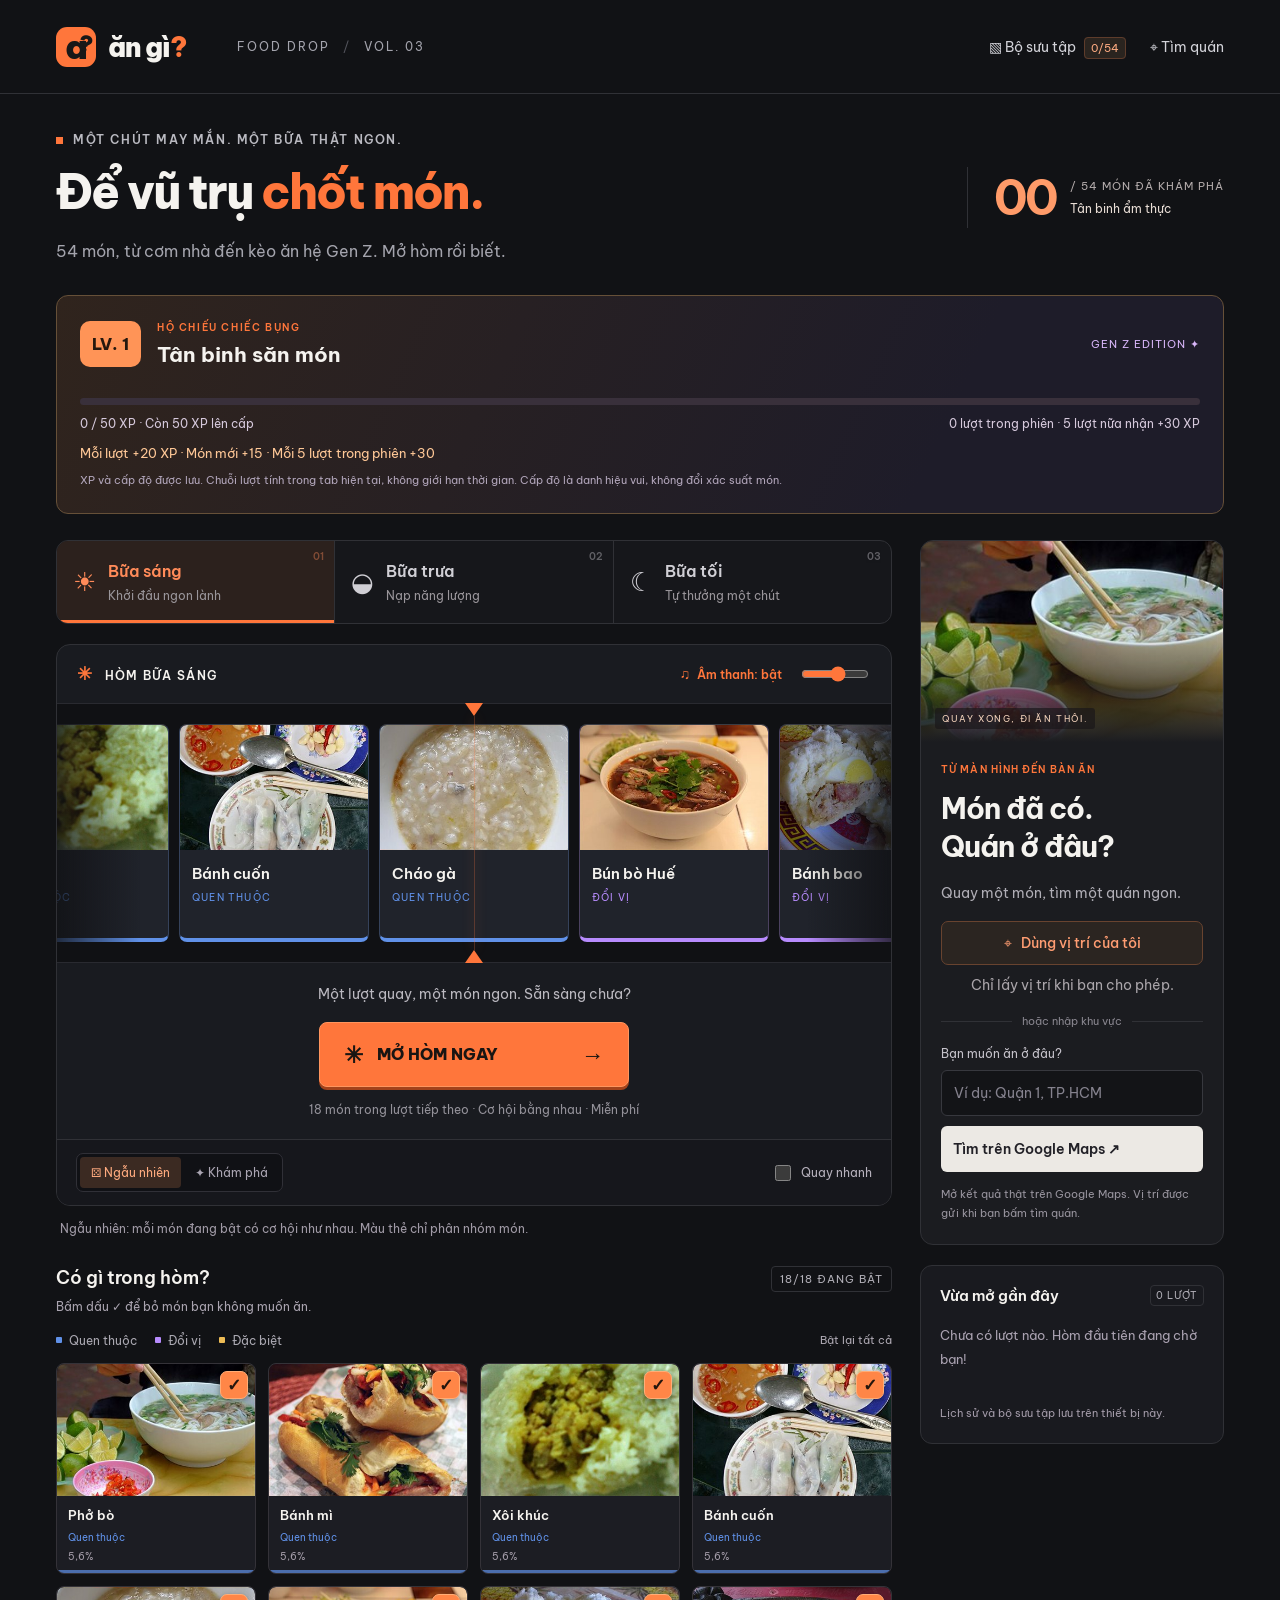
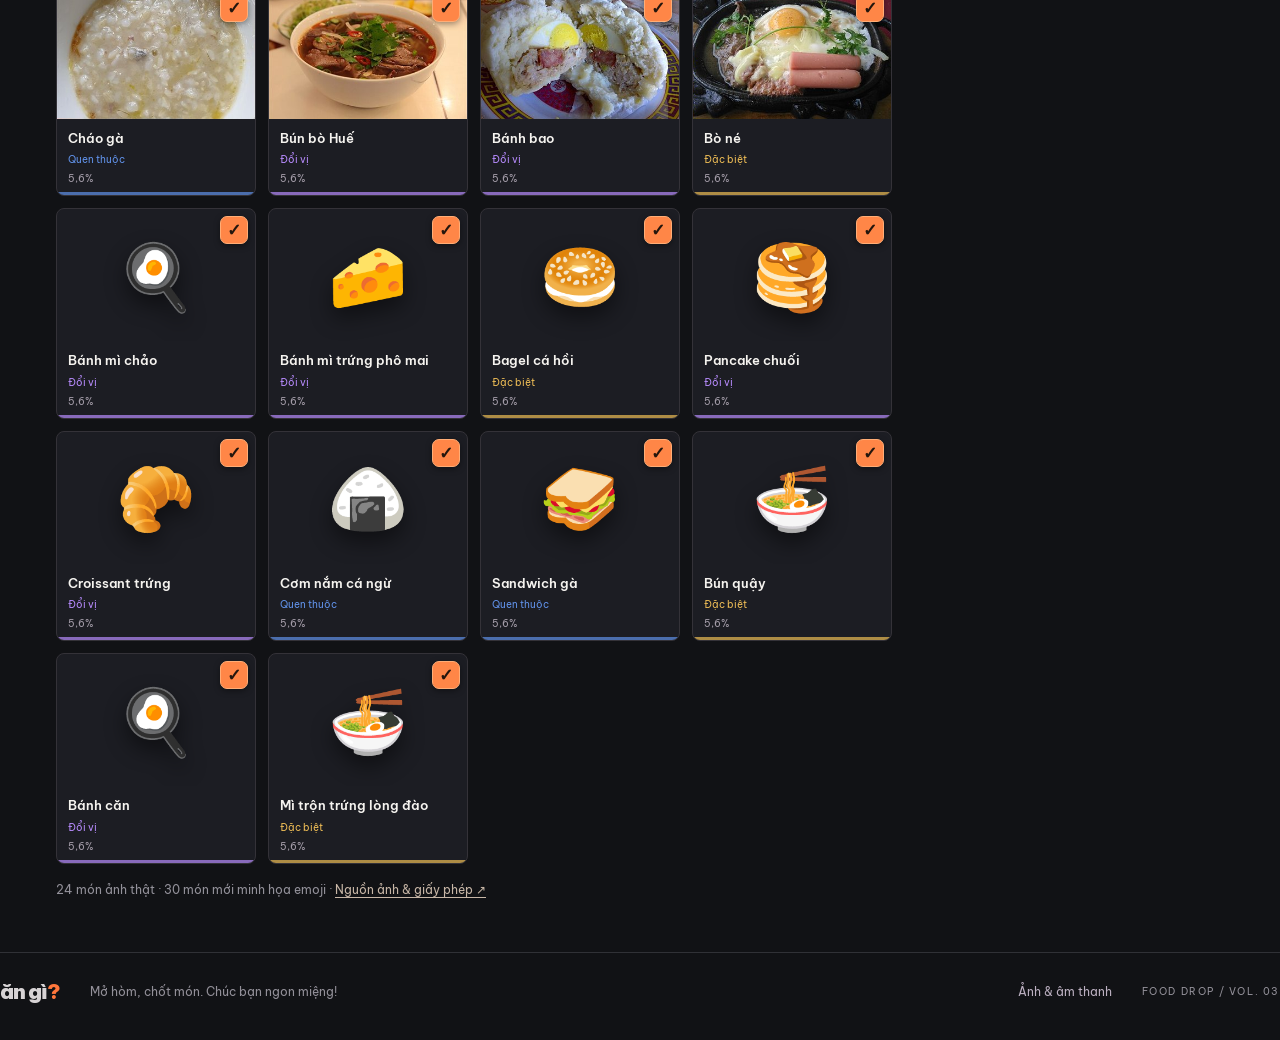
==== commit ec3e8fd9: "Add 30 Gen Z dishes and persistent XP leveling" ====
--- a/index.html
+++ b/index.html
@@ -3,13 +3,13 @@
 <meta charset="UTF-8"><meta name="viewport" content="width=device-width,initial-scale=1"><meta name="theme-color" content="#111215">
 <meta name="description" content="Mở hòm chọn món với ảnh thật, âm thanh arcade, bộ sưu tập và chế độ khám phá không lặp. Tìm quán ăn gần bạn.">
 <title>Ăn gì? — Mở hòm, chốt món.</title><link rel="icon" href="./favicon.svg" type="image/svg+xml"><link rel="preload" href="./food-photos.jpg" as="image">
-<link rel="stylesheet" href="./style.css?v=2"><script src="./audio.js?v=2" defer></script><script src="./app.js?v=2" defer></script>
+<link rel="stylesheet" href="./style.css?v=3"><script src="./audio.js?v=3" defer></script><script src="./app.js?v=3" defer></script>
 </head><body>
 <a class="skip-link" href="#main">Đến phần chọn món</a>
-<header class="topbar"><a class="brand" href="./" aria-label="Ăn gì? Trang chủ"><span class="brand-mark">a<span>?</span></span><span>ăn gì<span class="orange">?</span></span></a><span class="edition">FOOD DROP <span>/</span> VOL. 02</span><nav><button id="albumOpen" class="nav-link">▧ Bộ sưu tập <span id="albumBadge">0/24</span></button><a class="nav-link" href="#nearby">⌖ Tìm quán</a></nav></header>
+<header class="topbar"><a class="brand" href="./" aria-label="Ăn gì? Trang chủ"><span class="brand-mark">a<span>?</span></span><span>ăn gì<span class="orange">?</span></span></a><span class="edition">FOOD DROP <span>/</span> VOL. 03</span><nav><button id="albumOpen" class="nav-link">▧ Bộ sưu tập <span id="albumBadge">0/54</span></button><a class="nav-link" href="#nearby">⌖ Tìm quán</a></nav></header>
 <main id="main">
-<div class="intro"><div><p class="eyebrow"><span class="tiny-square"></span> MỘT CHÚT MAY MẮN. MỘT BỮA THẬT NGON.</p><h1>Để vũ trụ <span>chốt món.</span></h1><p class="lead">Món quen hay vị mới? Mở hòm rồi biết.</p></div><div class="intro-stats"><strong id="discoveryCount">00</strong><span>/ 24 MÓN ĐÃ KHÁM PHÁ<br><small id="levelName">Tân binh ẩm thực</small></span></div></div>
-<div class="workspace"><section class="game" aria-label="Quay chọn món ăn">
+<div class="intro"><div><p class="eyebrow"><span class="tiny-square"></span> MỘT CHÚT MAY MẮN. MỘT BỮA THẬT NGON.</p><h1>Để vũ trụ <span>chốt món.</span></h1><p class="lead">54 món, từ cơm nhà đến kèo ăn hệ Gen Z. Mở hòm rồi biết.</p></div><div class="intro-stats"><strong id="discoveryCount">00</strong><span>/ 54 MÓN ĐÃ KHÁM PHÁ<br><small id="levelName">Tân binh ẩm thực</small></span></div></div>
+<section class="player-panel" aria-label="Tiến trình lên cấp"><div class="player-heading"><span id="playerLevel" class="level-badge">LV. 1</span><div><p class="eyebrow orange">HỘ CHIẾU CHIẾC BỤNG</p><h2 id="rankTitle">Tân binh săn món</h2></div><span class="season-tag">GEN Z EDITION ✦</span></div><progress id="xpMeter" max="50" value="0" aria-label="XP đến cấp tiếp theo"></progress><div class="xp-details"><span id="xpText"></span><span id="comboText"></span></div><p id="xpReward" role="status">Mỗi lượt +20 XP · Món mới +15 · Mỗi 5 lượt trong phiên +30</p><p class="xp-help">XP và cấp độ được lưu. Chuỗi lượt tính trong tab hiện tại, không giới hạn thời gian. Cấp độ là danh hiệu vui, không đổi xác suất món.</p></section><div class="workspace"><section class="game" aria-label="Quay chọn món ăn">
 <div class="meal-tabs" role="group" aria-label="Chọn bữa ăn">
 <button data-meal="breakfast" aria-pressed="true"><span class="meal-icon">☀</span><span>Bữa sáng<small>Khởi đầu ngon lành</small></span><span class="tab-number">01</span></button>
 <button data-meal="lunch" aria-pressed="false"><span class="meal-icon">◒</span><span>Bữa trưa<small>Nạp năng lượng</small></span><span class="tab-number">02</span></button>
@@ -20,14 +20,14 @@
 <div class="play-options"><div class="mode-switch" role="group" aria-label="Chế độ quay"><button data-mode="random" aria-pressed="true">⚄ Ngẫu nhiên</button><button data-mode="explore" aria-pressed="false">✦ Khám phá</button></div><label class="quick-switch"><input id="quick" type="checkbox"> Quay nhanh</label></div></div>
 <p id="modeHelp" class="mode-help">Mỗi món đang bật có xác suất như nhau. Màu thẻ chỉ phân nhóm món.</p>
 <section id="result" class="result" hidden aria-labelledby="resultName" aria-live="polite"><div id="resultPhoto" class="dish-photo" role="img"></div><div class="result-info"><span id="resultTag" class="eyebrow orange">VŨ TRỤ ĐÃ CHỐT</span><h2 id="resultName"></h2><p id="resultDescription"></p><div class="result-actions"><a id="resultMaps" class="result-link" target="_blank" rel="noopener noreferrer">⌖ Tìm quán gần đây ↗</a><button id="share" class="subtle-button">Sao chép món</button></div></div></section>
-<section class="collection" aria-labelledby="collectionTitle"><div class="section-title"><div><h2 id="collectionTitle">Có gì trong hòm?</h2><p class="section-hint">Bấm dấu ✓ để bỏ món bạn không muốn ăn.</p></div><span id="poolCount">08 MÓN</span></div><div class="legend"><span><i class="common"></i>Quen thuộc</span><span><i class="rare"></i>Đổi vị</span><span><i class="special"></i>Đặc biệt</span><button id="restore" class="subtle-button">Bật lại tất cả</button></div><div id="foodPool" class="food-pool"></div><p class="pool-note">Ảnh chụp minh họa món ăn · <a href="./credits.html" target="_blank" rel="noopener">Nguồn ảnh & giấy phép ↗</a></p></section>
+<section class="collection" aria-labelledby="collectionTitle"><div class="section-title"><div><h2 id="collectionTitle">Có gì trong hòm?</h2><p class="section-hint">Bấm dấu ✓ để bỏ món bạn không muốn ăn.</p></div><span id="poolCount">08 MÓN</span></div><div class="legend"><span><i class="common"></i>Quen thuộc</span><span><i class="rare"></i>Đổi vị</span><span><i class="special"></i>Đặc biệt</span><button id="restore" class="subtle-button">Bật lại tất cả</button></div><div id="foodPool" class="food-pool"></div><p class="pool-note">24 món ảnh thật · 30 món mới minh họa emoji · <a href="./credits.html" target="_blank" rel="noopener">Nguồn ảnh & giấy phép ↗</a></p></section>
 </section><aside>
 <section class="nearby" id="nearby" aria-labelledby="nearbyTitle"><div class="food-photo"><div id="nearbyPhoto" class="dish-photo" role="img" aria-label="Phở bò" style="--px:0%;--py:0%"></div><span class="photo-tag">QUAY XONG, ĐI ĂN THÔI.</span></div><div class="nearby-content"><p class="eyebrow orange">TỪ MÀN HÌNH ĐẾN BÀN ĂN</p><h2 id="nearbyTitle">Món đã có.<br>Quán ở đâu?</h2><p id="nearbyMeal">Quay một món, tìm một quán ngon.</p><button id="locate" class="location-button">⌖ <span>Dùng vị trí của tôi</span></button><p id="locationStatus" class="location-status" role="status">Chỉ lấy vị trí khi bạn cho phép.</p><div class="divider"><span>hoặc nhập khu vực</span></div><form id="nearbyForm"><label for="area">Bạn muốn ăn ở đâu?</label><input id="area" maxlength="150" placeholder="Ví dụ: Quận 1, TP.HCM" autocomplete="off"><button type="submit" class="maps-button">Tìm trên Google Maps ↗</button></form><p class="maps-note">Mở kết quả thật trên Google Maps. Vị trí được gửi khi bạn bấm tìm quán.</p></div></section>
 <section class="history-panel"><div class="section-title"><h2>Vừa mở gần đây</h2><span id="spinCount">0 LƯỢT</span></div><p id="historyEmpty" class="empty-note">Chưa có lượt nào. Hòm đầu tiên đang chờ bạn!</p><ol id="history" class="history-list"></ol><p class="storage-note" id="storageNote">Lịch sử và bộ sưu tập lưu trên thiết bị này.</p></section>
 </aside></div>
 </main>
-<footer><a class="brand footer-brand" href="./">ăn gì<span class="orange">?</span></a><span>Mở hòm, chốt món. Chúc bạn ngon miệng!</span><a href="./credits.html">Ảnh & âm thanh</a><span class="footer-demo">FOOD DROP / VOL. 02</span></footer>
-<dialog id="album" aria-labelledby="albumTitle"><div class="album-heading"><div><p class="eyebrow orange">HÀNH TRÌNH ĂN NGON</p><h2 id="albumTitle">Bộ sưu tập của bạn</h2></div><button id="albumClose" class="icon-button" aria-label="Đóng bộ sưu tập">×</button></div><p id="albumProgress"></p><progress id="albumMeter" max="24" value="0" aria-label="Tiến độ khám phá"></progress><div id="albumGrid" class="album-grid"></div><p class="storage-note">Mỗi món mới mở sẽ thêm một dấu ấn vào bộ sưu tập.</p></dialog>
+<footer><a class="brand footer-brand" href="./">ăn gì<span class="orange">?</span></a><span>Mở hòm, chốt món. Chúc bạn ngon miệng!</span><a href="./credits.html">Ảnh & âm thanh</a><span class="footer-demo">FOOD DROP / VOL. 03</span></footer>
+<dialog id="album" aria-labelledby="albumTitle"><div class="album-heading"><div><p class="eyebrow orange">HÀNH TRÌNH ĂN NGON</p><h2 id="albumTitle">Bộ sưu tập của bạn</h2></div><button id="albumClose" class="icon-button" aria-label="Đóng bộ sưu tập">×</button></div><p id="albumProgress"></p><progress id="albumMeter" max="54" value="0" aria-label="Tiến độ khám phá"></progress><div id="albumGrid" class="album-grid"></div><p class="storage-note">Mỗi món mới mở sẽ thêm một dấu ấn vào bộ sưu tập.</p></dialog>
 <div id="toast" class="toast" role="status" hidden></div>
 <noscript><p class="no-script">Hãy bật JavaScript để quay món ăn. Bạn vẫn có thể tìm quán tại <a href="https://www.google.com/maps/search/quán+ăn+gần+đây/">Google Maps</a>.</p></noscript>
 </body></html>
--- a/style.css
+++ b/style.css
@@ -15,3 +15,6 @@
 @media(max-width:820px){.workspace{grid-template-columns:minmax(0,1fr)}.edition{display:none}.intro-stats{display:none}.nearby{display:block}.food-photo{height:auto;min-height:0}.food-photo .dish-photo{position:static}.workspace aside{display:grid;grid-template-columns:1fr 1fr;gap:20px;align-items:start}.history-panel{margin-top:0}.topbar nav{gap:15px}.pool-card .card-info strong{font-size:14px}.pool-card .card-info small{font-size:10px}.card-odds{font-size:10px}.credits-grid{grid-template-columns:repeat(2,minmax(0,1fr))}.intro h1{font-size:40px}}
 @media(max-width:520px){.topbar{padding:0 16px}.topbar nav{gap:12px}.topbar button.nav-link{font-size:12px}.nav-link #albumBadge{font-size:9px;padding:2px 4px;margin-left:2px}.topbar .brand-mark{display:none}.brand{font-size:24px}.intro h1{font-size:32px}.intro .eyebrow{font-size:9px;letter-spacing:.7px}main{padding-top:26px}.food-card{flex-basis:166px;width:166px;height:192px}.food-card .card-info{padding:12px 10px}.food-card .card-info strong{font-size:14px}.food-card .card-info small{font-size:9px}.reel-shell{padding:16px 0}.case-heading{font-size:10px;padding:12px}.audio-controls{gap:3px}.audio-controls input{width:44px}.sound{font-size:12px}.sound span{font-size:10px;margin-left:1px}.play-options{padding:10px;gap:8px}.mode-switch button{font-size:11px;padding:8px 8px}.quick-switch{font-size:11px;gap:4px}.mode-help{font-size:11px;line-height:1.8}.food-pool{grid-template-columns:repeat(2,minmax(0,1fr));gap:12px}.pool-card .card-info strong{font-size:14px}.legend{gap:10px;font-size:10px}.legend .subtle-button{font-size:10px}.workspace aside{display:block}.history-panel{margin-top:20px}.food-photo{max-height:240px;aspect-ratio:3/2}.food-photo .dish-photo{position:absolute;top:50%;transform:translateY(-50%)}.result{padding:12px;gap:12px;flex-wrap:nowrap;align-items:start}.result>.dish-photo{width:90px}.result h2{font-size:21px}.result p{font-size:11px}.result-actions{gap:9px}.result .eyebrow{font-size:9px;letter-spacing:0}.result-link{margin-left:0;font-size:12px}.result-actions .subtle-button{font-size:11px}dialog{padding:19px}.album-heading h2{font-size:21px}.album-grid{grid-template-columns:repeat(3,minmax(0,1fr));gap:8px}.album-tile>span{font-size:10px;margin:7px 7px 3px}.album-tile small{font-size:9px;margin:0 7px 8px}.album-heading .eyebrow{font-size:10px}.album-tile .dish-photo{width:100%}.credits-grid{grid-template-columns:1fr}.credits-page h1{font-size:28px}footer{gap:14px}footer>a:not(.brand){margin-left:0}.spin-note{font-size:11px}.pool-note{font-size:11px}.section-hint{font-size:11px}.history-list strong{font-size:14px}.history-list small{font-size:11px}}
 @media(prefers-reduced-motion:reduce){#confetti{display:none}*{animation:none!important;transition:none!important}}
+
+/* Volume 03: Gen Z passport */
+.emoji-art{background-image:none!important;background:radial-gradient(ellipse at 50% 70%,#60462e,#2e283b 75%);display:grid;place-items:center;font-size:clamp(32px,5vw,65px);text-shadow:0 10px 22px #0007;overflow:hidden}.history-list .emoji-art{font-size:28px}.result>.emoji-art{font-size:48px}.album-tile .emoji-art{font-size:42px}.player-panel{padding:23px;margin:0 0 26px;border:1px solid #665038;border-radius:12px;background:linear-gradient(115deg,#30241d,#1e1c29 75%)}.player-heading{display:flex;align-items:center;gap:16px;margin-bottom:18px}.player-heading .eyebrow{margin:0 0 5px;font-size:10px}.player-heading h2{margin:0;font-size:21px}.level-badge{padding:13px 12px;background:#ff9457;color:#26180e;font-weight:800;border-radius:10px;white-space:nowrap}.season-tag{margin-left:auto;color:#d7b5f8;font-size:11px;letter-spacing:1px}.xp-details{display:flex;justify-content:space-between;gap:10px;flex-wrap:wrap;font-size:12px;color:#d6c9dc;margin-top:10px}#xpReward{color:#ffc897;font-size:13px;min-height:21px;margin:14px 0 5px}.xp-help{font-size:11px;line-height:1.7;color:#b2a6bb;margin:0}@media(max-width:520px){.player-panel{padding:16px}.player-heading{gap:11px}.player-heading h2{font-size:17px}.season-tag{display:none}.xp-details{font-size:11px}.emoji-art{font-size:52px}.history-list .emoji-art{font-size:26px}.album-tile .emoji-art{font-size:33px}.result>.emoji-art{font-size:38px}}
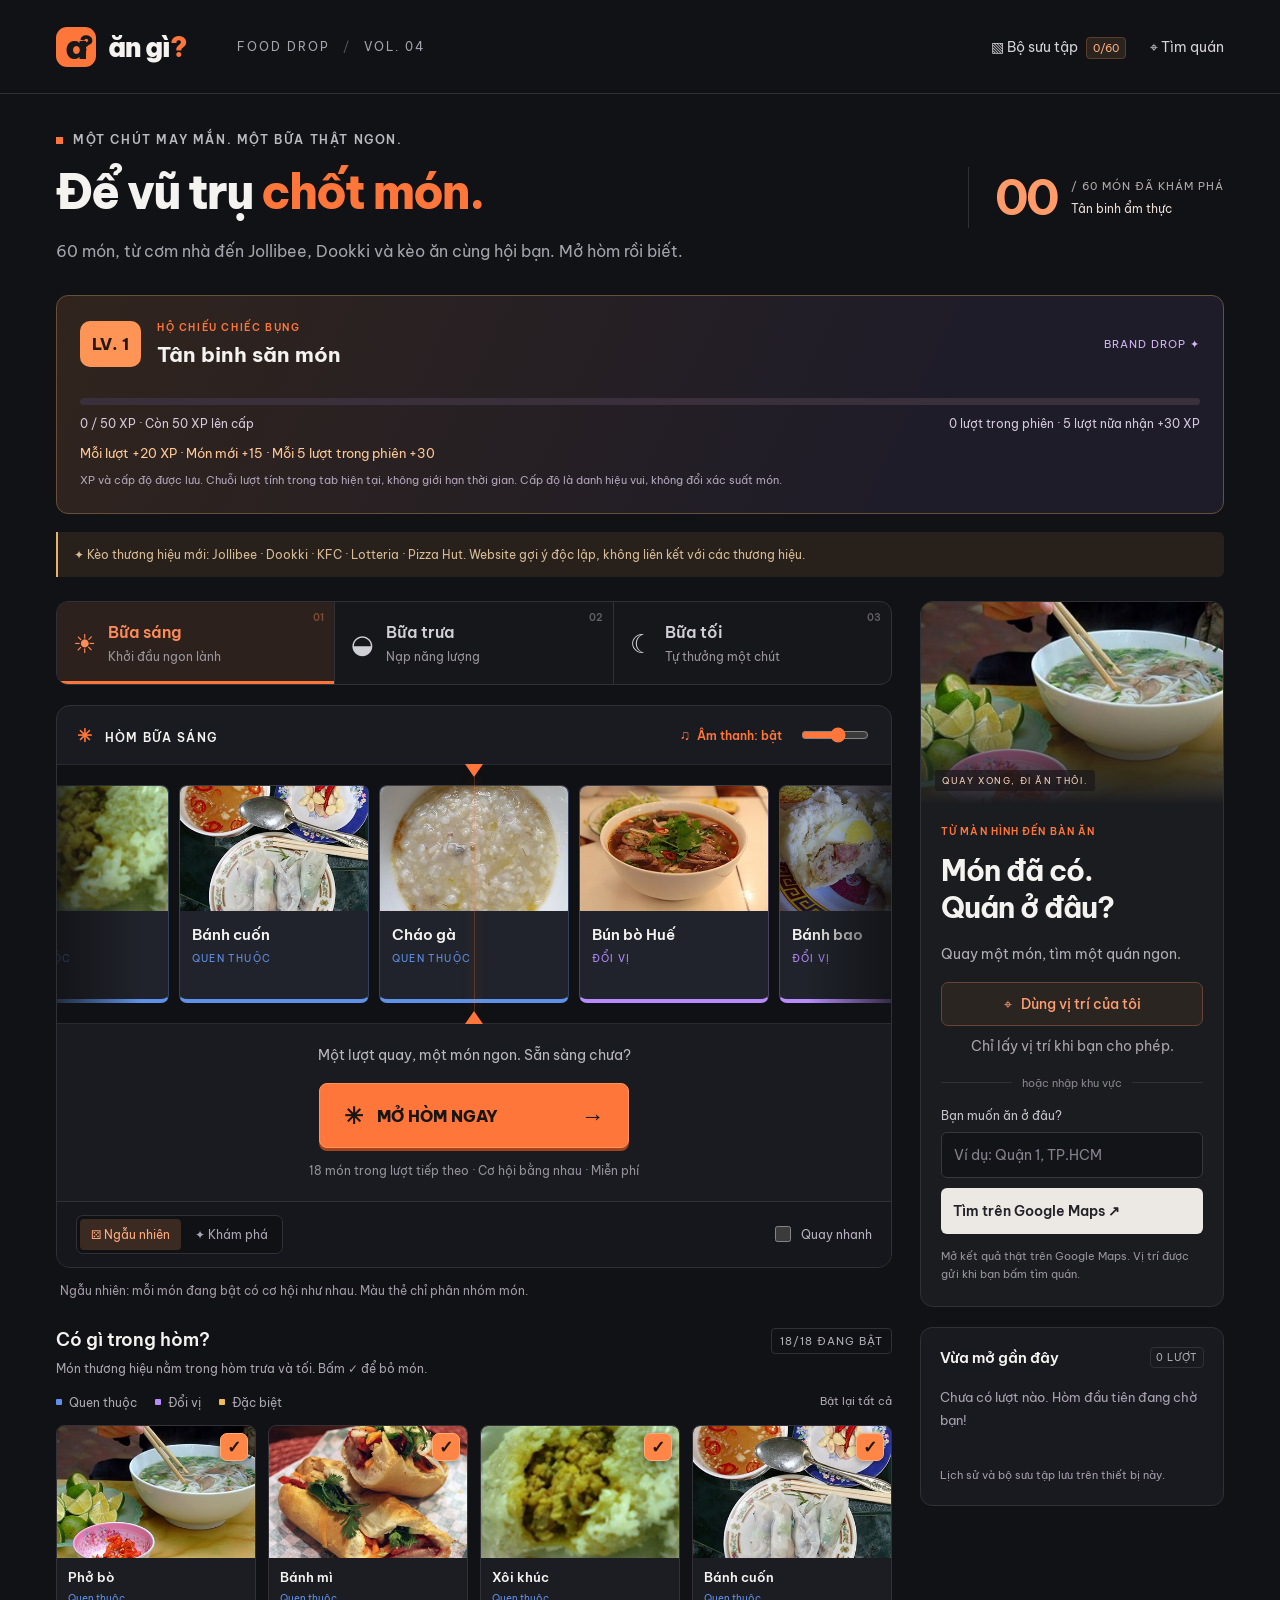
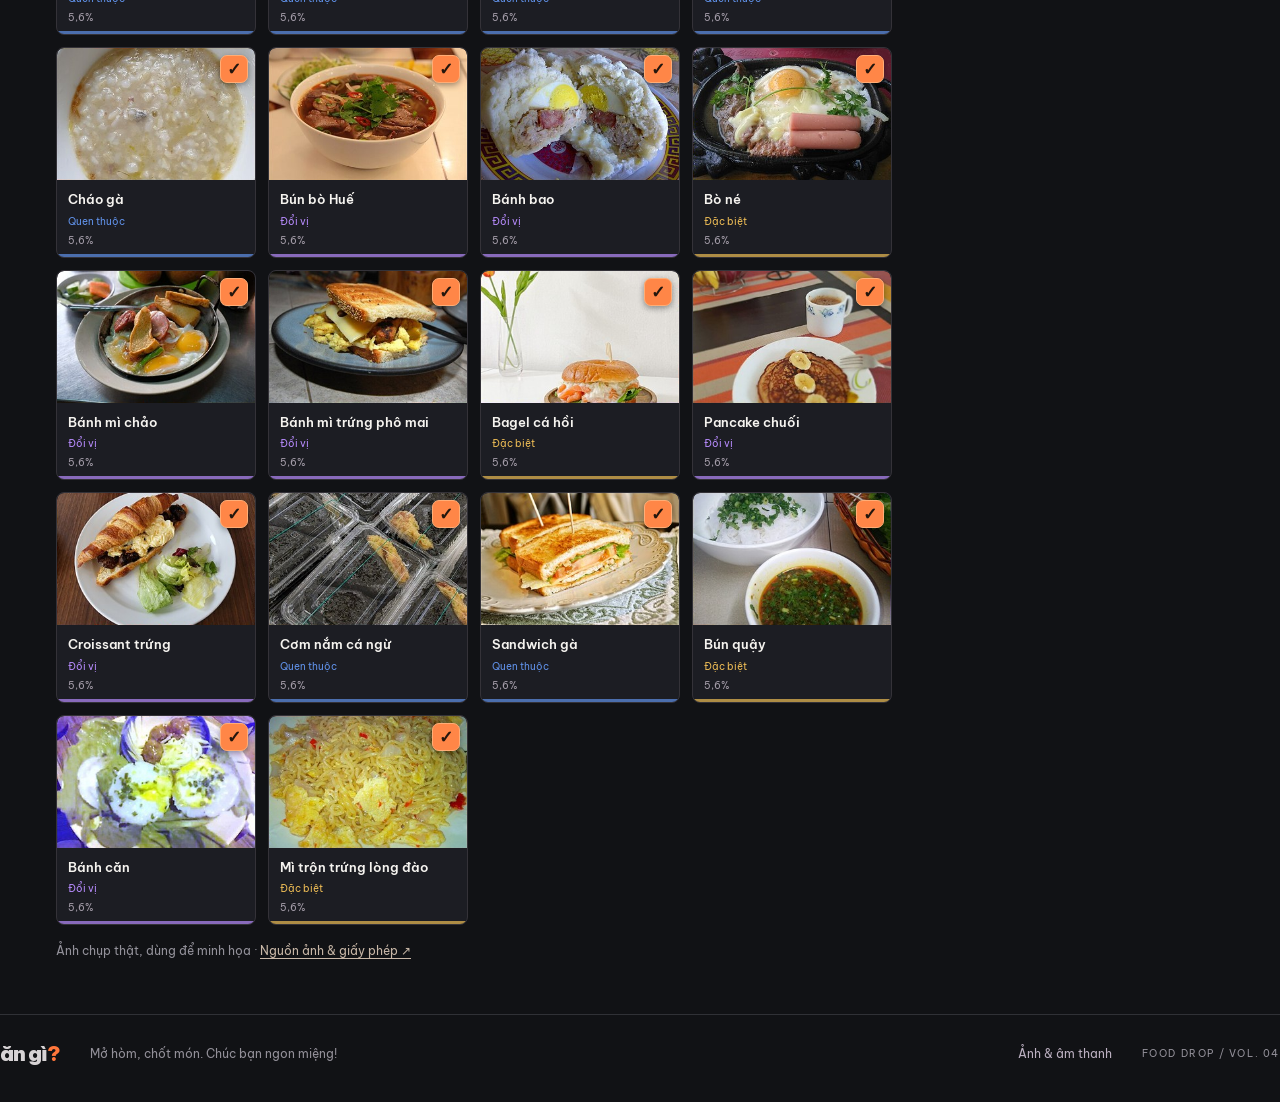
==== commit 64bb03b8: "Add real food photos and Jollibee Dookki brand drops" ====
--- a/index.html
+++ b/index.html
@@ -3,13 +3,13 @@
 <meta charset="UTF-8"><meta name="viewport" content="width=device-width,initial-scale=1"><meta name="theme-color" content="#111215">
 <meta name="description" content="Mở hòm chọn món với ảnh thật, âm thanh arcade, bộ sưu tập và chế độ khám phá không lặp. Tìm quán ăn gần bạn.">
 <title>Ăn gì? — Mở hòm, chốt món.</title><link rel="icon" href="./favicon.svg" type="image/svg+xml"><link rel="preload" href="./food-photos.jpg" as="image">
-<link rel="stylesheet" href="./style.css?v=3"><script src="./audio.js?v=3" defer></script><script src="./app.js?v=3" defer></script>
+<link rel="stylesheet" href="./style.css?v=4"><script src="./audio.js?v=4" defer></script><script src="./app.js?v=4" defer></script>
 </head><body>
 <a class="skip-link" href="#main">Đến phần chọn món</a>
-<header class="topbar"><a class="brand" href="./" aria-label="Ăn gì? Trang chủ"><span class="brand-mark">a<span>?</span></span><span>ăn gì<span class="orange">?</span></span></a><span class="edition">FOOD DROP <span>/</span> VOL. 03</span><nav><button id="albumOpen" class="nav-link">▧ Bộ sưu tập <span id="albumBadge">0/54</span></button><a class="nav-link" href="#nearby">⌖ Tìm quán</a></nav></header>
+<header class="topbar"><a class="brand" href="./" aria-label="Ăn gì? Trang chủ"><span class="brand-mark">a<span>?</span></span><span>ăn gì<span class="orange">?</span></span></a><span class="edition">FOOD DROP <span>/</span> VOL. 04</span><nav><button id="albumOpen" class="nav-link">▧ Bộ sưu tập <span id="albumBadge">0/60</span></button><a class="nav-link" href="#nearby">⌖ Tìm quán</a></nav></header>
 <main id="main">
-<div class="intro"><div><p class="eyebrow"><span class="tiny-square"></span> MỘT CHÚT MAY MẮN. MỘT BỮA THẬT NGON.</p><h1>Để vũ trụ <span>chốt món.</span></h1><p class="lead">54 món, từ cơm nhà đến kèo ăn hệ Gen Z. Mở hòm rồi biết.</p></div><div class="intro-stats"><strong id="discoveryCount">00</strong><span>/ 54 MÓN ĐÃ KHÁM PHÁ<br><small id="levelName">Tân binh ẩm thực</small></span></div></div>
-<section class="player-panel" aria-label="Tiến trình lên cấp"><div class="player-heading"><span id="playerLevel" class="level-badge">LV. 1</span><div><p class="eyebrow orange">HỘ CHIẾU CHIẾC BỤNG</p><h2 id="rankTitle">Tân binh săn món</h2></div><span class="season-tag">GEN Z EDITION ✦</span></div><progress id="xpMeter" max="50" value="0" aria-label="XP đến cấp tiếp theo"></progress><div class="xp-details"><span id="xpText"></span><span id="comboText"></span></div><p id="xpReward" role="status">Mỗi lượt +20 XP · Món mới +15 · Mỗi 5 lượt trong phiên +30</p><p class="xp-help">XP và cấp độ được lưu. Chuỗi lượt tính trong tab hiện tại, không giới hạn thời gian. Cấp độ là danh hiệu vui, không đổi xác suất món.</p></section><div class="workspace"><section class="game" aria-label="Quay chọn món ăn">
+<div class="intro"><div><p class="eyebrow"><span class="tiny-square"></span> MỘT CHÚT MAY MẮN. MỘT BỮA THẬT NGON.</p><h1>Để vũ trụ <span>chốt món.</span></h1><p class="lead">60 món, từ cơm nhà đến Jollibee, Dookki và kèo ăn cùng hội bạn. Mở hòm rồi biết.</p></div><div class="intro-stats"><strong id="discoveryCount">00</strong><span>/ 60 MÓN ĐÃ KHÁM PHÁ<br><small id="levelName">Tân binh ẩm thực</small></span></div></div>
+<section class="player-panel" aria-label="Tiến trình lên cấp"><div class="player-heading"><span id="playerLevel" class="level-badge">LV. 1</span><div><p class="eyebrow orange">HỘ CHIẾU CHIẾC BỤNG</p><h2 id="rankTitle">Tân binh săn món</h2></div><span class="season-tag">BRAND DROP ✦</span></div><progress id="xpMeter" max="50" value="0" aria-label="XP đến cấp tiếp theo"></progress><div class="xp-details"><span id="xpText"></span><span id="comboText"></span></div><p id="xpReward" role="status">Mỗi lượt +20 XP · Món mới +15 · Mỗi 5 lượt trong phiên +30</p><p class="xp-help">XP và cấp độ được lưu. Chuỗi lượt tính trong tab hiện tại, không giới hạn thời gian. Cấp độ là danh hiệu vui, không đổi xác suất món.</p></section><p class="brand-notice">✦ Kèo thương hiệu mới: Jollibee · Dookki · KFC · Lotteria · Pizza Hut. Website gợi ý độc lập, không liên kết với các thương hiệu.</p><div class="workspace"><section class="game" aria-label="Quay chọn món ăn">
 <div class="meal-tabs" role="group" aria-label="Chọn bữa ăn">
 <button data-meal="breakfast" aria-pressed="true"><span class="meal-icon">☀</span><span>Bữa sáng<small>Khởi đầu ngon lành</small></span><span class="tab-number">01</span></button>
 <button data-meal="lunch" aria-pressed="false"><span class="meal-icon">◒</span><span>Bữa trưa<small>Nạp năng lượng</small></span><span class="tab-number">02</span></button>
@@ -20,14 +20,14 @@
 <div class="play-options"><div class="mode-switch" role="group" aria-label="Chế độ quay"><button data-mode="random" aria-pressed="true">⚄ Ngẫu nhiên</button><button data-mode="explore" aria-pressed="false">✦ Khám phá</button></div><label class="quick-switch"><input id="quick" type="checkbox"> Quay nhanh</label></div></div>
 <p id="modeHelp" class="mode-help">Mỗi món đang bật có xác suất như nhau. Màu thẻ chỉ phân nhóm món.</p>
 <section id="result" class="result" hidden aria-labelledby="resultName" aria-live="polite"><div id="resultPhoto" class="dish-photo" role="img"></div><div class="result-info"><span id="resultTag" class="eyebrow orange">VŨ TRỤ ĐÃ CHỐT</span><h2 id="resultName"></h2><p id="resultDescription"></p><div class="result-actions"><a id="resultMaps" class="result-link" target="_blank" rel="noopener noreferrer">⌖ Tìm quán gần đây ↗</a><button id="share" class="subtle-button">Sao chép món</button></div></div></section>
-<section class="collection" aria-labelledby="collectionTitle"><div class="section-title"><div><h2 id="collectionTitle">Có gì trong hòm?</h2><p class="section-hint">Bấm dấu ✓ để bỏ món bạn không muốn ăn.</p></div><span id="poolCount">08 MÓN</span></div><div class="legend"><span><i class="common"></i>Quen thuộc</span><span><i class="rare"></i>Đổi vị</span><span><i class="special"></i>Đặc biệt</span><button id="restore" class="subtle-button">Bật lại tất cả</button></div><div id="foodPool" class="food-pool"></div><p class="pool-note">24 món ảnh thật · 30 món mới minh họa emoji · <a href="./credits.html" target="_blank" rel="noopener">Nguồn ảnh & giấy phép ↗</a></p></section>
+<section class="collection" aria-labelledby="collectionTitle"><div class="section-title"><div><h2 id="collectionTitle">Có gì trong hòm?</h2><p class="section-hint">Món thương hiệu nằm trong hòm trưa và tối. Bấm ✓ để bỏ món.</p></div><span id="poolCount">08 MÓN</span></div><div class="legend"><span><i class="common"></i>Quen thuộc</span><span><i class="rare"></i>Đổi vị</span><span><i class="special"></i>Đặc biệt</span><button id="restore" class="subtle-button">Bật lại tất cả</button></div><div id="foodPool" class="food-pool"></div><p class="pool-note">Ảnh chụp thật, dùng để minh họa · <a href="./credits.html" target="_blank" rel="noopener">Nguồn ảnh & giấy phép ↗</a></p></section>
 </section><aside>
 <section class="nearby" id="nearby" aria-labelledby="nearbyTitle"><div class="food-photo"><div id="nearbyPhoto" class="dish-photo" role="img" aria-label="Phở bò" style="--px:0%;--py:0%"></div><span class="photo-tag">QUAY XONG, ĐI ĂN THÔI.</span></div><div class="nearby-content"><p class="eyebrow orange">TỪ MÀN HÌNH ĐẾN BÀN ĂN</p><h2 id="nearbyTitle">Món đã có.<br>Quán ở đâu?</h2><p id="nearbyMeal">Quay một món, tìm một quán ngon.</p><button id="locate" class="location-button">⌖ <span>Dùng vị trí của tôi</span></button><p id="locationStatus" class="location-status" role="status">Chỉ lấy vị trí khi bạn cho phép.</p><div class="divider"><span>hoặc nhập khu vực</span></div><form id="nearbyForm"><label for="area">Bạn muốn ăn ở đâu?</label><input id="area" maxlength="150" placeholder="Ví dụ: Quận 1, TP.HCM" autocomplete="off"><button type="submit" class="maps-button">Tìm trên Google Maps ↗</button></form><p class="maps-note">Mở kết quả thật trên Google Maps. Vị trí được gửi khi bạn bấm tìm quán.</p></div></section>
 <section class="history-panel"><div class="section-title"><h2>Vừa mở gần đây</h2><span id="spinCount">0 LƯỢT</span></div><p id="historyEmpty" class="empty-note">Chưa có lượt nào. Hòm đầu tiên đang chờ bạn!</p><ol id="history" class="history-list"></ol><p class="storage-note" id="storageNote">Lịch sử và bộ sưu tập lưu trên thiết bị này.</p></section>
 </aside></div>
 </main>
-<footer><a class="brand footer-brand" href="./">ăn gì<span class="orange">?</span></a><span>Mở hòm, chốt món. Chúc bạn ngon miệng!</span><a href="./credits.html">Ảnh & âm thanh</a><span class="footer-demo">FOOD DROP / VOL. 03</span></footer>
-<dialog id="album" aria-labelledby="albumTitle"><div class="album-heading"><div><p class="eyebrow orange">HÀNH TRÌNH ĂN NGON</p><h2 id="albumTitle">Bộ sưu tập của bạn</h2></div><button id="albumClose" class="icon-button" aria-label="Đóng bộ sưu tập">×</button></div><p id="albumProgress"></p><progress id="albumMeter" max="54" value="0" aria-label="Tiến độ khám phá"></progress><div id="albumGrid" class="album-grid"></div><p class="storage-note">Mỗi món mới mở sẽ thêm một dấu ấn vào bộ sưu tập.</p></dialog>
+<footer><a class="brand footer-brand" href="./">ăn gì<span class="orange">?</span></a><span>Mở hòm, chốt món. Chúc bạn ngon miệng!</span><a href="./credits.html">Ảnh & âm thanh</a><span class="footer-demo">FOOD DROP / VOL. 04</span></footer>
+<dialog id="album" aria-labelledby="albumTitle"><div class="album-heading"><div><p class="eyebrow orange">HÀNH TRÌNH ĂN NGON</p><h2 id="albumTitle">Bộ sưu tập của bạn</h2></div><button id="albumClose" class="icon-button" aria-label="Đóng bộ sưu tập">×</button></div><p id="albumProgress"></p><progress id="albumMeter" max="60" value="0" aria-label="Tiến độ khám phá"></progress><div id="albumGrid" class="album-grid"></div><p class="storage-note">Mỗi món mới mở sẽ thêm một dấu ấn vào bộ sưu tập.</p></dialog>
 <div id="toast" class="toast" role="status" hidden></div>
 <noscript><p class="no-script">Hãy bật JavaScript để quay món ăn. Bạn vẫn có thể tìm quán tại <a href="https://www.google.com/maps/search/quán+ăn+gần+đây/">Google Maps</a>.</p></noscript>
 </body></html>
--- a/style.css
+++ b/style.css
@@ -18,3 +18,5 @@
 
 /* Volume 03: Gen Z passport */
 .emoji-art{background-image:none!important;background:radial-gradient(ellipse at 50% 70%,#60462e,#2e283b 75%);display:grid;place-items:center;font-size:clamp(32px,5vw,65px);text-shadow:0 10px 22px #0007;overflow:hidden}.history-list .emoji-art{font-size:28px}.result>.emoji-art{font-size:48px}.album-tile .emoji-art{font-size:42px}.player-panel{padding:23px;margin:0 0 26px;border:1px solid #665038;border-radius:12px;background:linear-gradient(115deg,#30241d,#1e1c29 75%)}.player-heading{display:flex;align-items:center;gap:16px;margin-bottom:18px}.player-heading .eyebrow{margin:0 0 5px;font-size:10px}.player-heading h2{margin:0;font-size:21px}.level-badge{padding:13px 12px;background:#ff9457;color:#26180e;font-weight:800;border-radius:10px;white-space:nowrap}.season-tag{margin-left:auto;color:#d7b5f8;font-size:11px;letter-spacing:1px}.xp-details{display:flex;justify-content:space-between;gap:10px;flex-wrap:wrap;font-size:12px;color:#d6c9dc;margin-top:10px}#xpReward{color:#ffc897;font-size:13px;min-height:21px;margin:14px 0 5px}.xp-help{font-size:11px;line-height:1.7;color:#b2a6bb;margin:0}@media(max-width:520px){.player-panel{padding:16px}.player-heading{gap:11px}.player-heading h2{font-size:17px}.season-tag{display:none}.xp-details{font-size:11px}.emoji-art{font-size:52px}.history-list .emoji-art{font-size:26px}.album-tile .emoji-art{font-size:33px}.result>.emoji-art{font-size:38px}}
+
+.extra-photo{background-image:url('./food-photos-v4.jpg');background-size:600% 600%}.brand-notice{color:#d7bb96;font-size:12px;line-height:1.8;margin:-8px 0 24px;padding:12px 16px;border-left:2px solid #e7b16d;background:#28201b;border-radius:0 6px 6px 0}
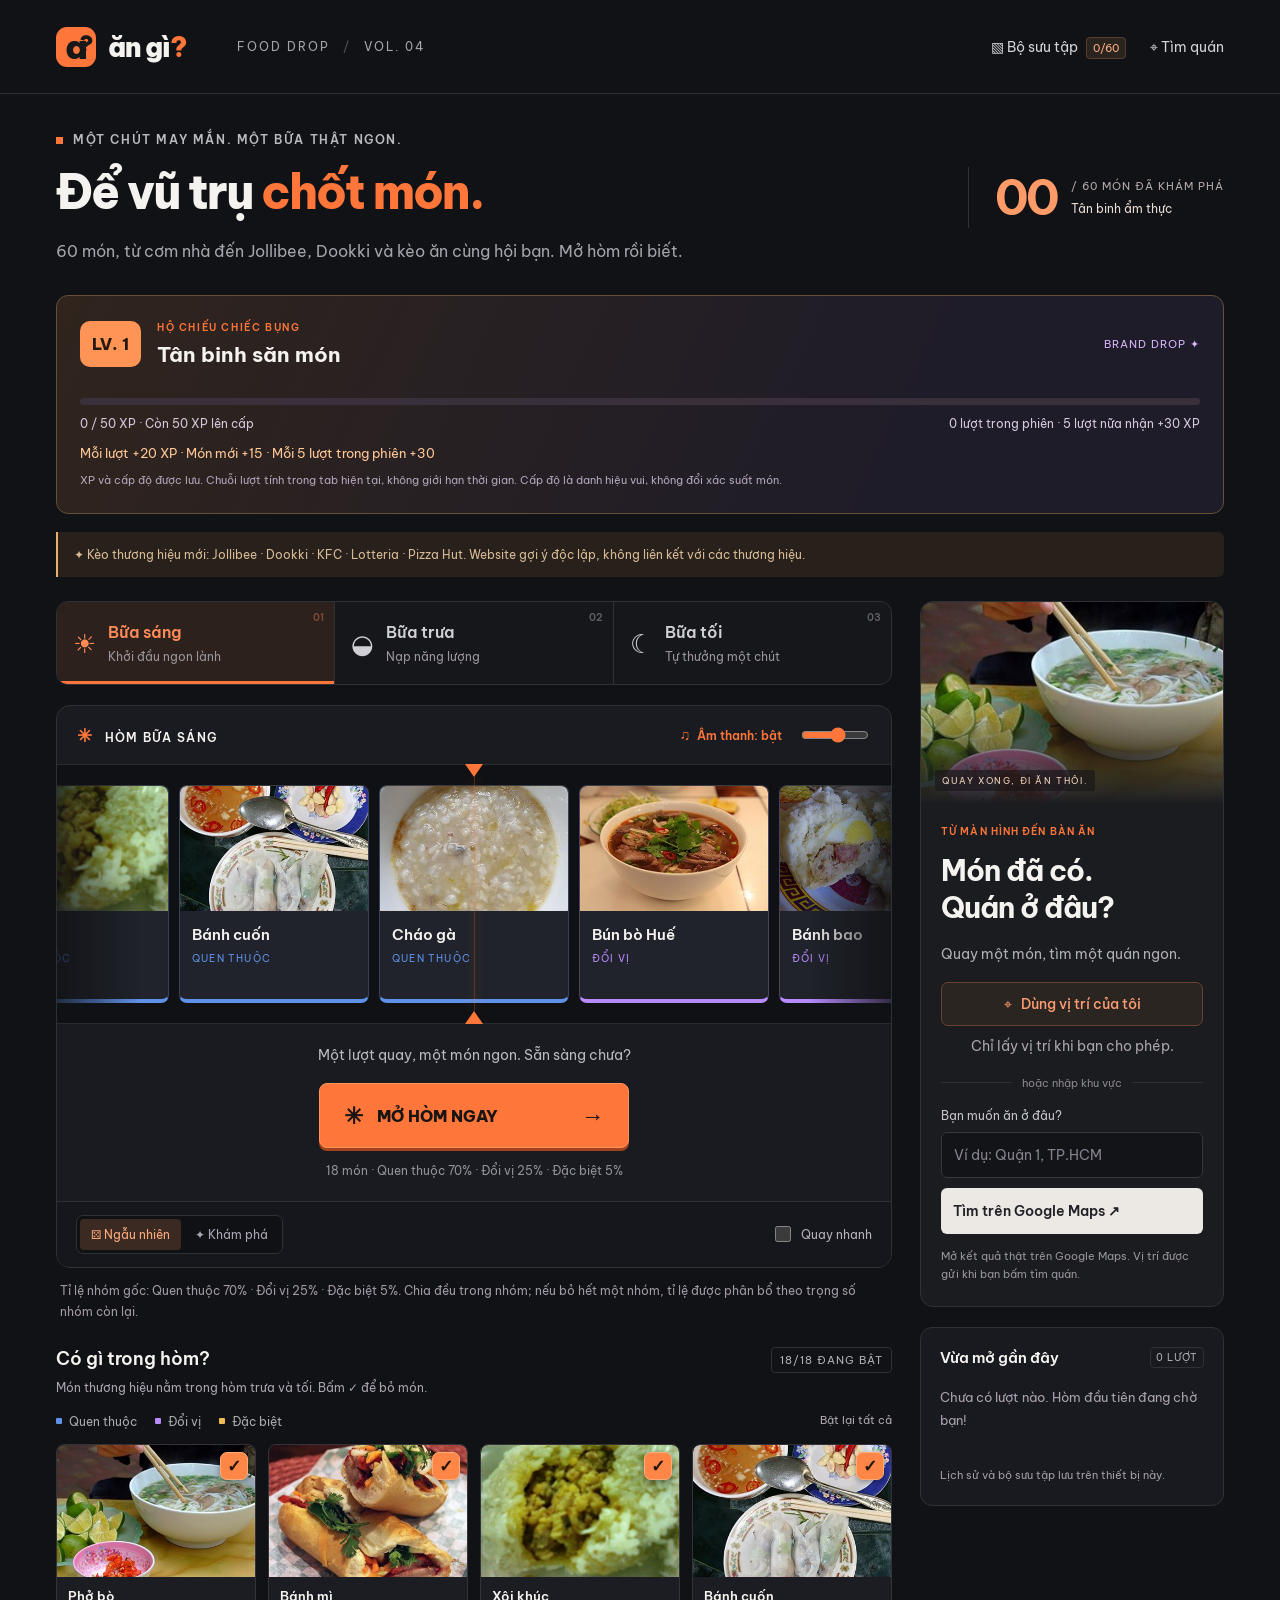
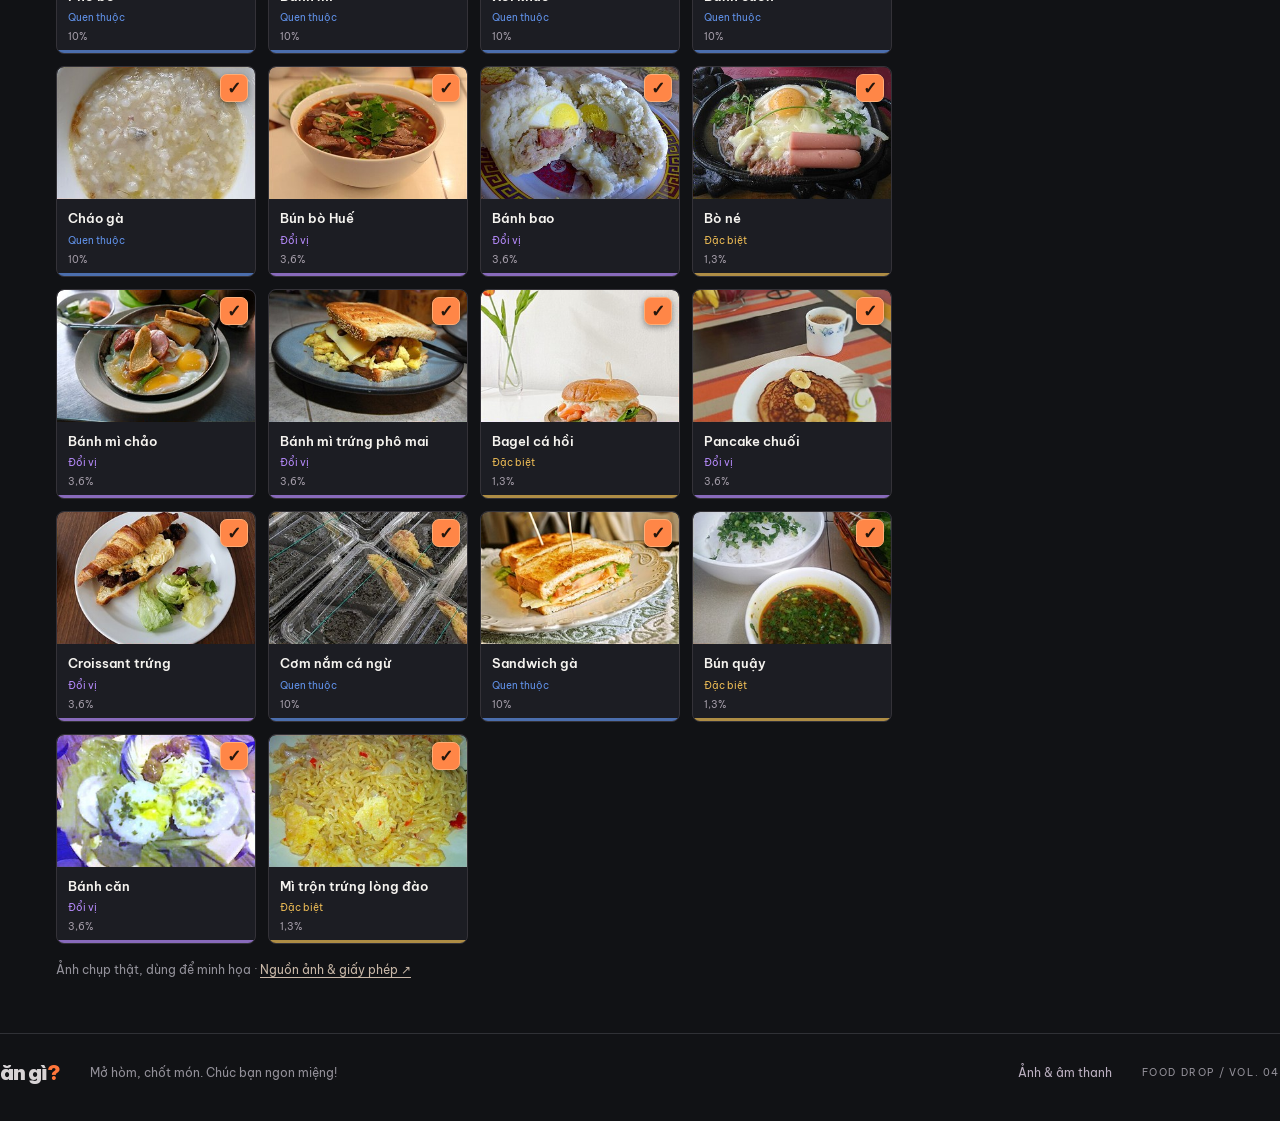
==== commit bf50a6eb: "Weight food drops by rarity with accurate displayed odds" ====
--- a/index.html
+++ b/index.html
@@ -3,7 +3,7 @@
 <meta charset="UTF-8"><meta name="viewport" content="width=device-width,initial-scale=1"><meta name="theme-color" content="#111215">
 <meta name="description" content="Mở hòm chọn món với ảnh thật, âm thanh arcade, bộ sưu tập và chế độ khám phá không lặp. Tìm quán ăn gần bạn.">
 <title>Ăn gì? — Mở hòm, chốt món.</title><link rel="icon" href="./favicon.svg" type="image/svg+xml"><link rel="preload" href="./food-photos.jpg" as="image">
-<link rel="stylesheet" href="./style.css?v=4"><script src="./audio.js?v=4" defer></script><script src="./app.js?v=4" defer></script>
+<link rel="stylesheet" href="./style.css?v=5"><script src="./audio.js?v=5" defer></script><script src="./app.js?v=5" defer></script>
 </head><body>
 <a class="skip-link" href="#main">Đến phần chọn món</a>
 <header class="topbar"><a class="brand" href="./" aria-label="Ăn gì? Trang chủ"><span class="brand-mark">a<span>?</span></span><span>ăn gì<span class="orange">?</span></span></a><span class="edition">FOOD DROP <span>/</span> VOL. 04</span><nav><button id="albumOpen" class="nav-link">▧ Bộ sưu tập <span id="albumBadge">0/60</span></button><a class="nav-link" href="#nearby">⌖ Tìm quán</a></nav></header>
@@ -16,9 +16,9 @@
 <button data-meal="dinner" aria-pressed="false"><span class="meal-icon">☾</span><span>Bữa tối<small>Tự thưởng một chút</small></span><span class="tab-number">03</span></button></div>
 <div class="case-panel"><div class="case-heading"><span><span class="orange">✳</span> <span id="caseName">HÒM BỮA SÁNG</span></span><div class="audio-controls"><button id="sound" class="sound" aria-pressed="true" aria-label="Tắt âm thanh">♫ <span>Âm thanh: bật</span></button><label class="sr-only" for="volume">Âm lượng</label><input id="volume" type="range" min="0" max="100" value="55" aria-label="Âm lượng"></div></div>
 <div class="reel-shell"><div class="marker top" aria-hidden="true"></div><div id="reelViewport" class="reel-viewport"><div id="reel" class="reel" aria-hidden="true"></div></div><div class="marker bottom" aria-hidden="true"></div><div class="center-line" aria-hidden="true"></div><div id="confetti" aria-hidden="true"></div></div>
-<div class="spin-controls"><p id="spinStatus" role="status">Mở hòm đầu tiên. Chốt bữa ngon đầu ngày.</p><div class="spin-actions"><button id="spin" class="primary"><span aria-hidden="true">✳</span> <span id="spinLabel">MỞ HÒM NGAY</span><span class="button-arrow" aria-hidden="true">→</span></button><button id="skip" class="subtle-button" hidden>Bỏ qua hiệu ứng</button></div><span id="oddsNote" class="spin-note">8 món · Cơ hội bằng nhau · Miễn phí mọi lượt</span></div>
+<div class="spin-controls"><p id="spinStatus" role="status">Mở hòm đầu tiên. Chốt bữa ngon đầu ngày.</p><div class="spin-actions"><button id="spin" class="primary"><span aria-hidden="true">✳</span> <span id="spinLabel">MỞ HÒM NGAY</span><span class="button-arrow" aria-hidden="true">→</span></button><button id="skip" class="subtle-button" hidden>Bỏ qua hiệu ứng</button></div><span id="oddsNote" class="spin-note">Quen thuộc 70% · Đổi vị 25% · Đặc biệt 5%</span></div>
 <div class="play-options"><div class="mode-switch" role="group" aria-label="Chế độ quay"><button data-mode="random" aria-pressed="true">⚄ Ngẫu nhiên</button><button data-mode="explore" aria-pressed="false">✦ Khám phá</button></div><label class="quick-switch"><input id="quick" type="checkbox"> Quay nhanh</label></div></div>
-<p id="modeHelp" class="mode-help">Mỗi món đang bật có xác suất như nhau. Màu thẻ chỉ phân nhóm món.</p>
+<p id="modeHelp" class="mode-help">Tỉ lệ nhóm gốc: Quen thuộc 70% · Đổi vị 25% · Đặc biệt 5%.</p>
 <section id="result" class="result" hidden aria-labelledby="resultName" aria-live="polite"><div id="resultPhoto" class="dish-photo" role="img"></div><div class="result-info"><span id="resultTag" class="eyebrow orange">VŨ TRỤ ĐÃ CHỐT</span><h2 id="resultName"></h2><p id="resultDescription"></p><div class="result-actions"><a id="resultMaps" class="result-link" target="_blank" rel="noopener noreferrer">⌖ Tìm quán gần đây ↗</a><button id="share" class="subtle-button">Sao chép món</button></div></div></section>
 <section class="collection" aria-labelledby="collectionTitle"><div class="section-title"><div><h2 id="collectionTitle">Có gì trong hòm?</h2><p class="section-hint">Món thương hiệu nằm trong hòm trưa và tối. Bấm ✓ để bỏ món.</p></div><span id="poolCount">08 MÓN</span></div><div class="legend"><span><i class="common"></i>Quen thuộc</span><span><i class="rare"></i>Đổi vị</span><span><i class="special"></i>Đặc biệt</span><button id="restore" class="subtle-button">Bật lại tất cả</button></div><div id="foodPool" class="food-pool"></div><p class="pool-note">Ảnh chụp thật, dùng để minh họa · <a href="./credits.html" target="_blank" rel="noopener">Nguồn ảnh & giấy phép ↗</a></p></section>
 </section><aside>
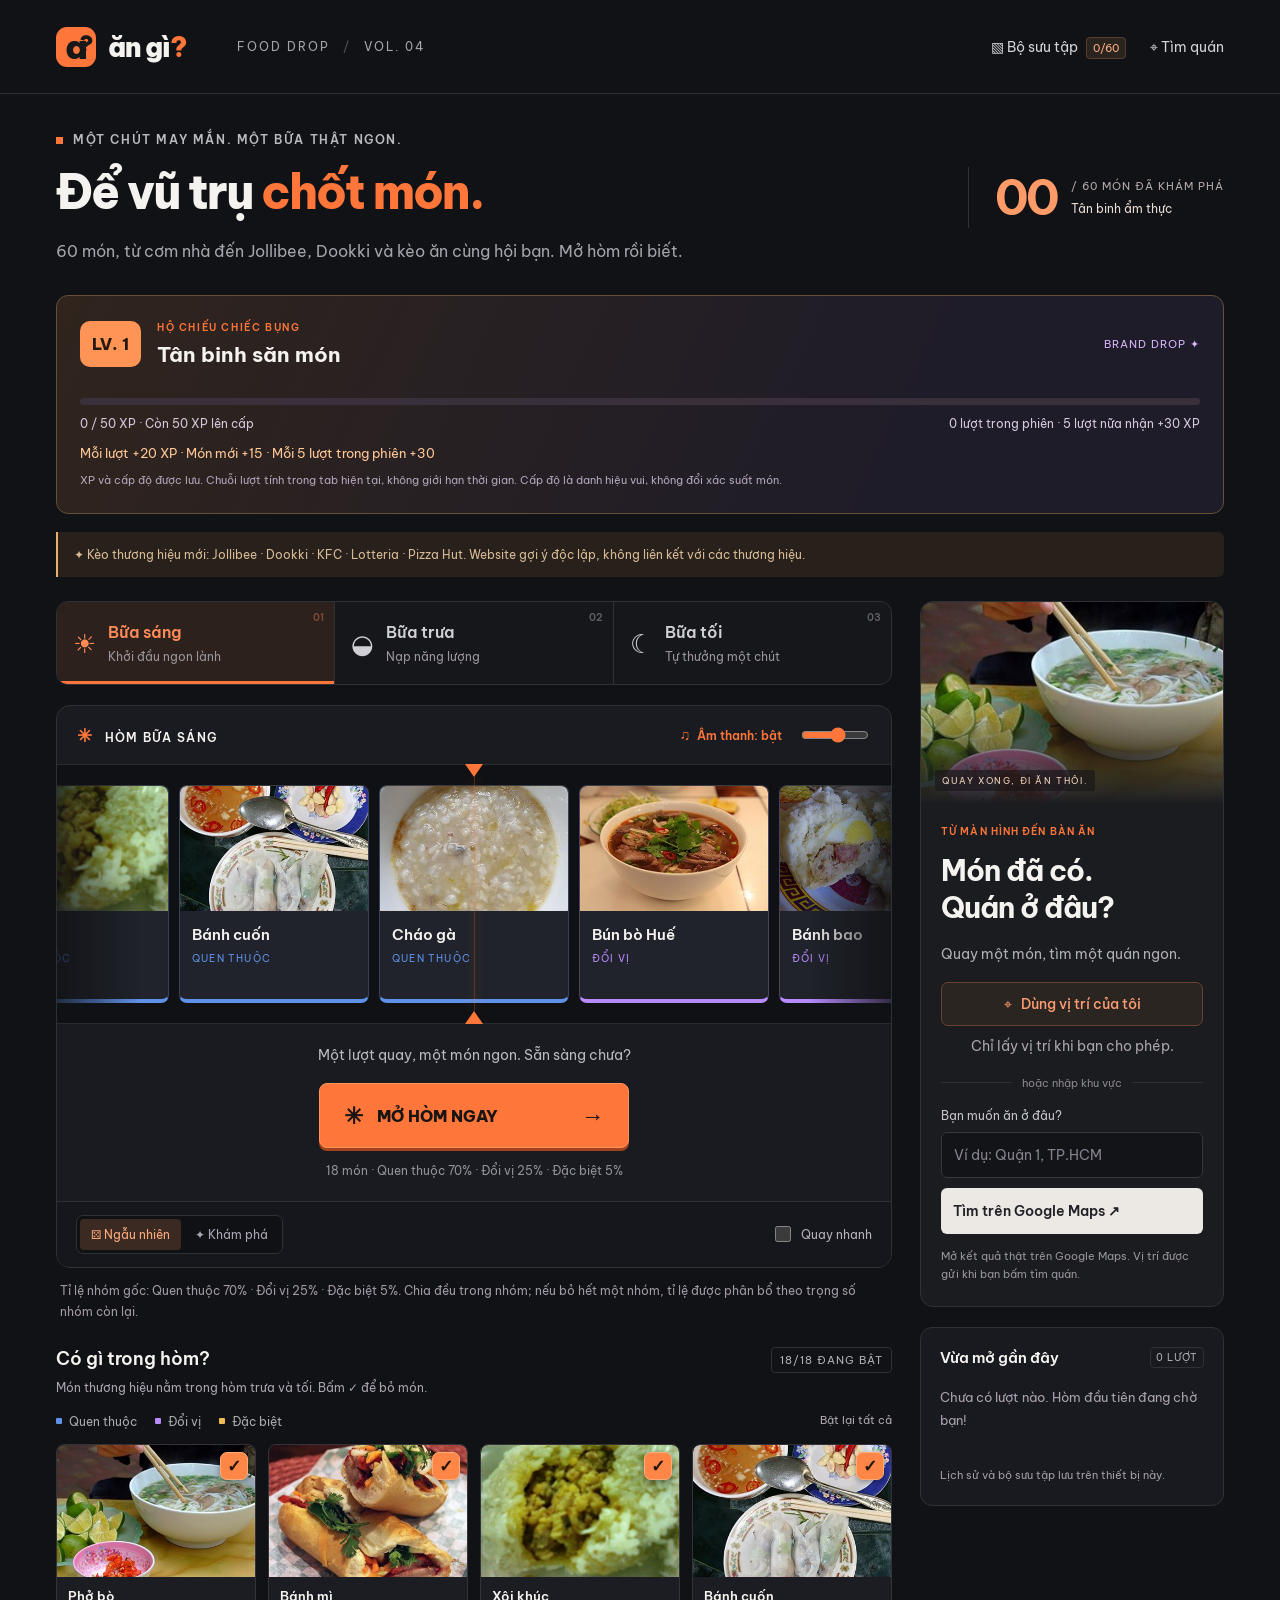
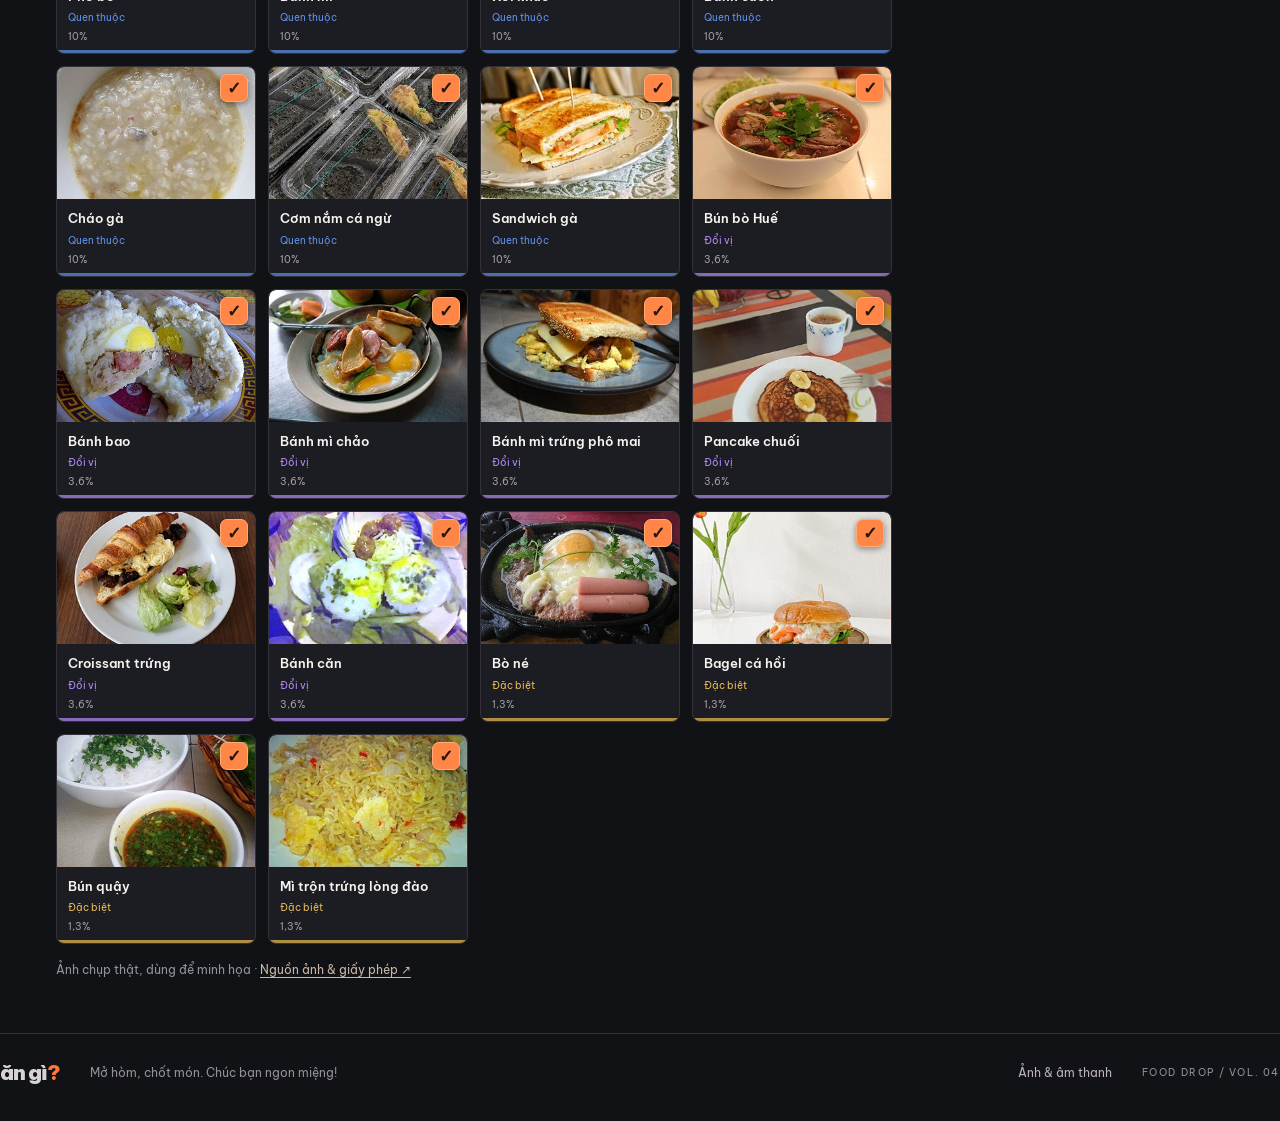
==== commit b0dd430b: "Sort food pool cards by rarity color" ====
--- a/index.html
+++ b/index.html
@@ -3,7 +3,7 @@
 <meta charset="UTF-8"><meta name="viewport" content="width=device-width,initial-scale=1"><meta name="theme-color" content="#111215">
 <meta name="description" content="Mở hòm chọn món với ảnh thật, âm thanh arcade, bộ sưu tập và chế độ khám phá không lặp. Tìm quán ăn gần bạn.">
 <title>Ăn gì? — Mở hòm, chốt món.</title><link rel="icon" href="./favicon.svg" type="image/svg+xml"><link rel="preload" href="./food-photos.jpg" as="image">
-<link rel="stylesheet" href="./style.css?v=5"><script src="./audio.js?v=5" defer></script><script src="./app.js?v=5" defer></script>
+<link rel="stylesheet" href="./style.css?v=6"><script src="./audio.js?v=6" defer></script><script src="./app.js?v=6" defer></script>
 </head><body>
 <a class="skip-link" href="#main">Đến phần chọn món</a>
 <header class="topbar"><a class="brand" href="./" aria-label="Ăn gì? Trang chủ"><span class="brand-mark">a<span>?</span></span><span>ăn gì<span class="orange">?</span></span></a><span class="edition">FOOD DROP <span>/</span> VOL. 04</span><nav><button id="albumOpen" class="nav-link">▧ Bộ sưu tập <span id="albumBadge">0/60</span></button><a class="nav-link" href="#nearby">⌖ Tìm quán</a></nav></header>
